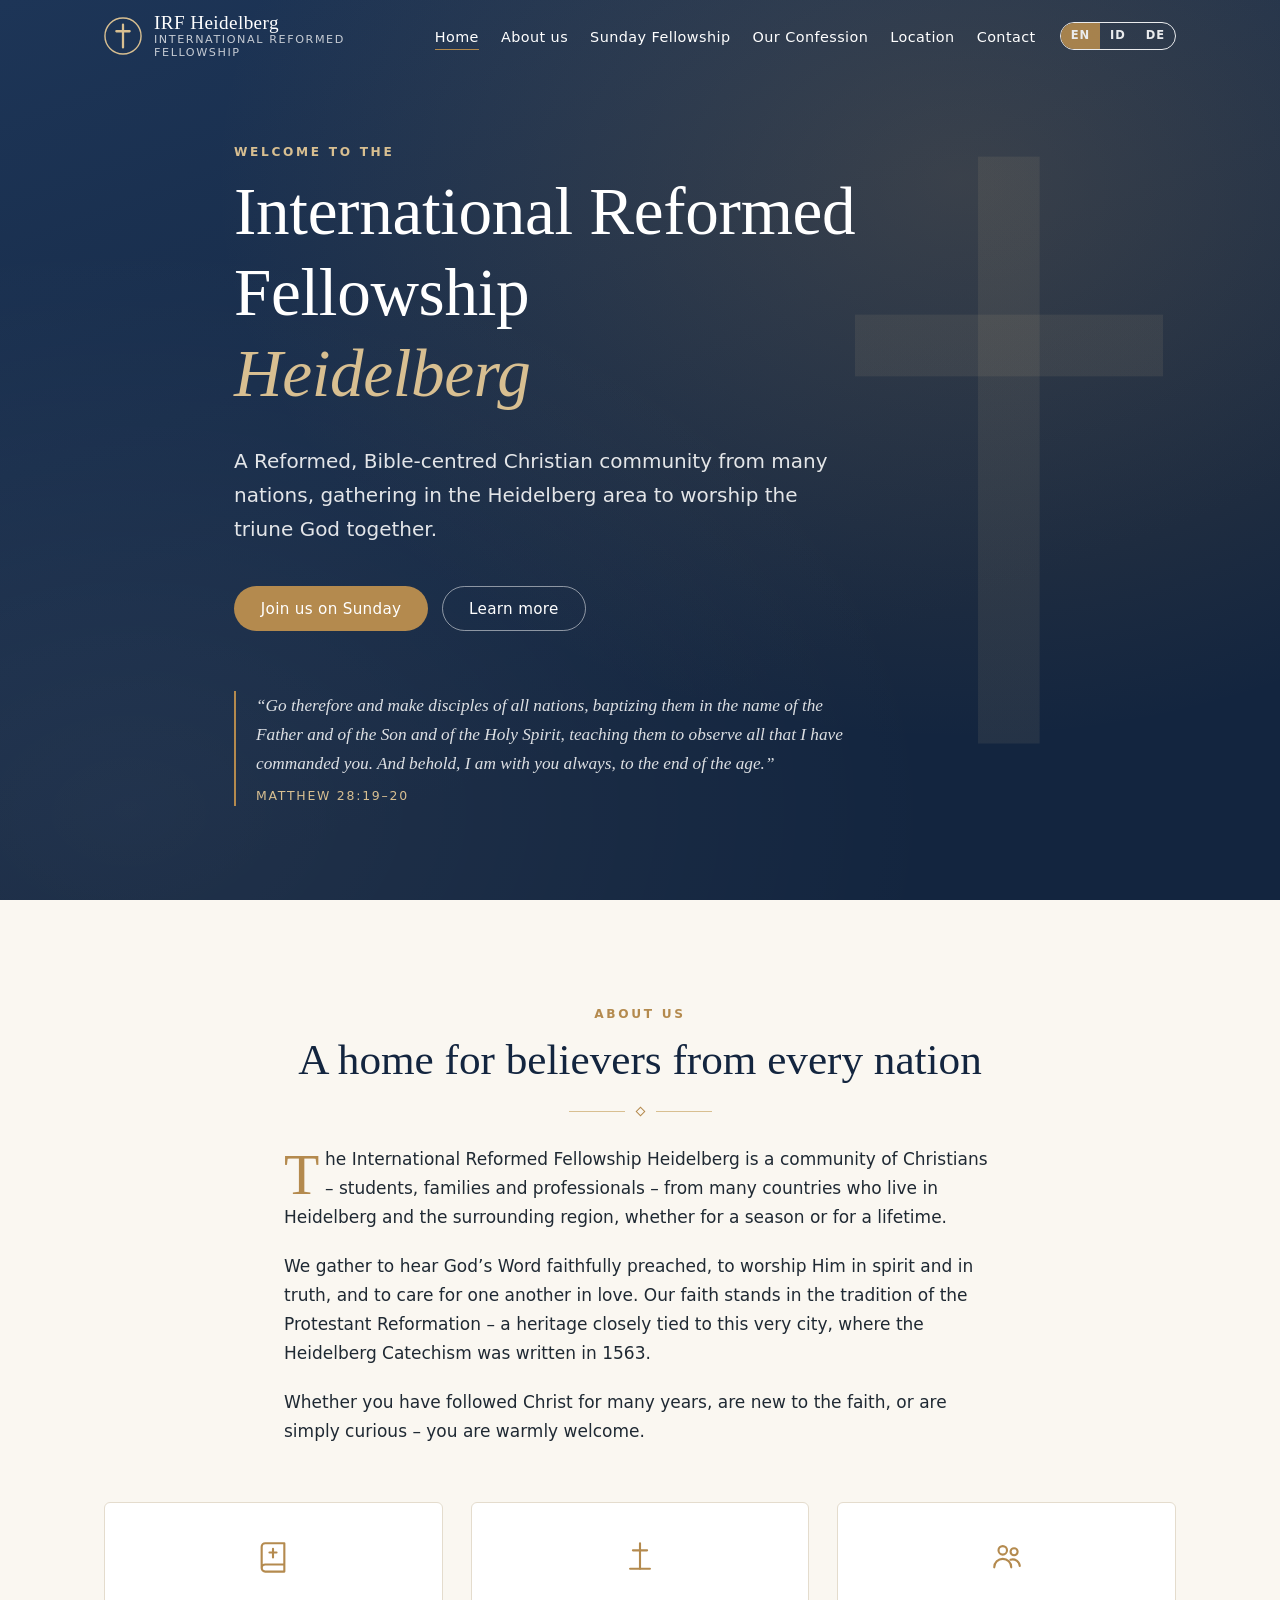
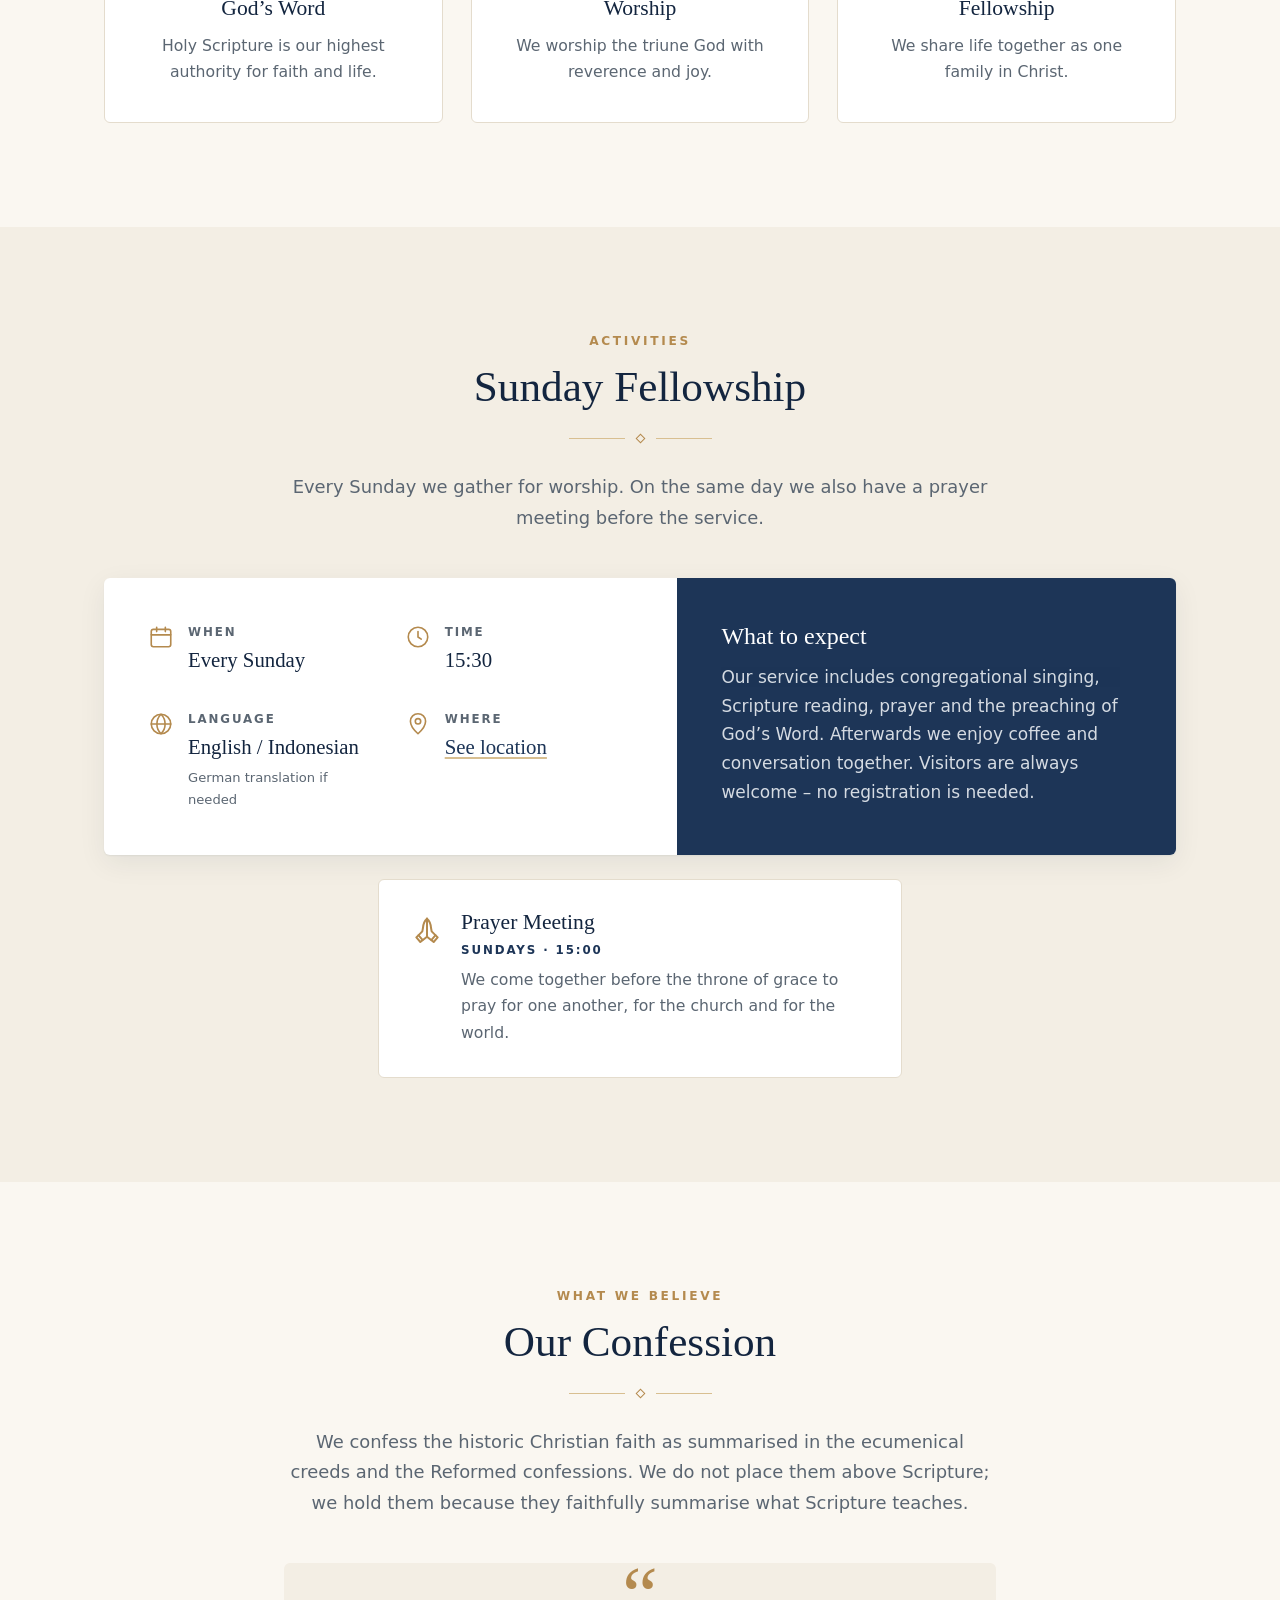
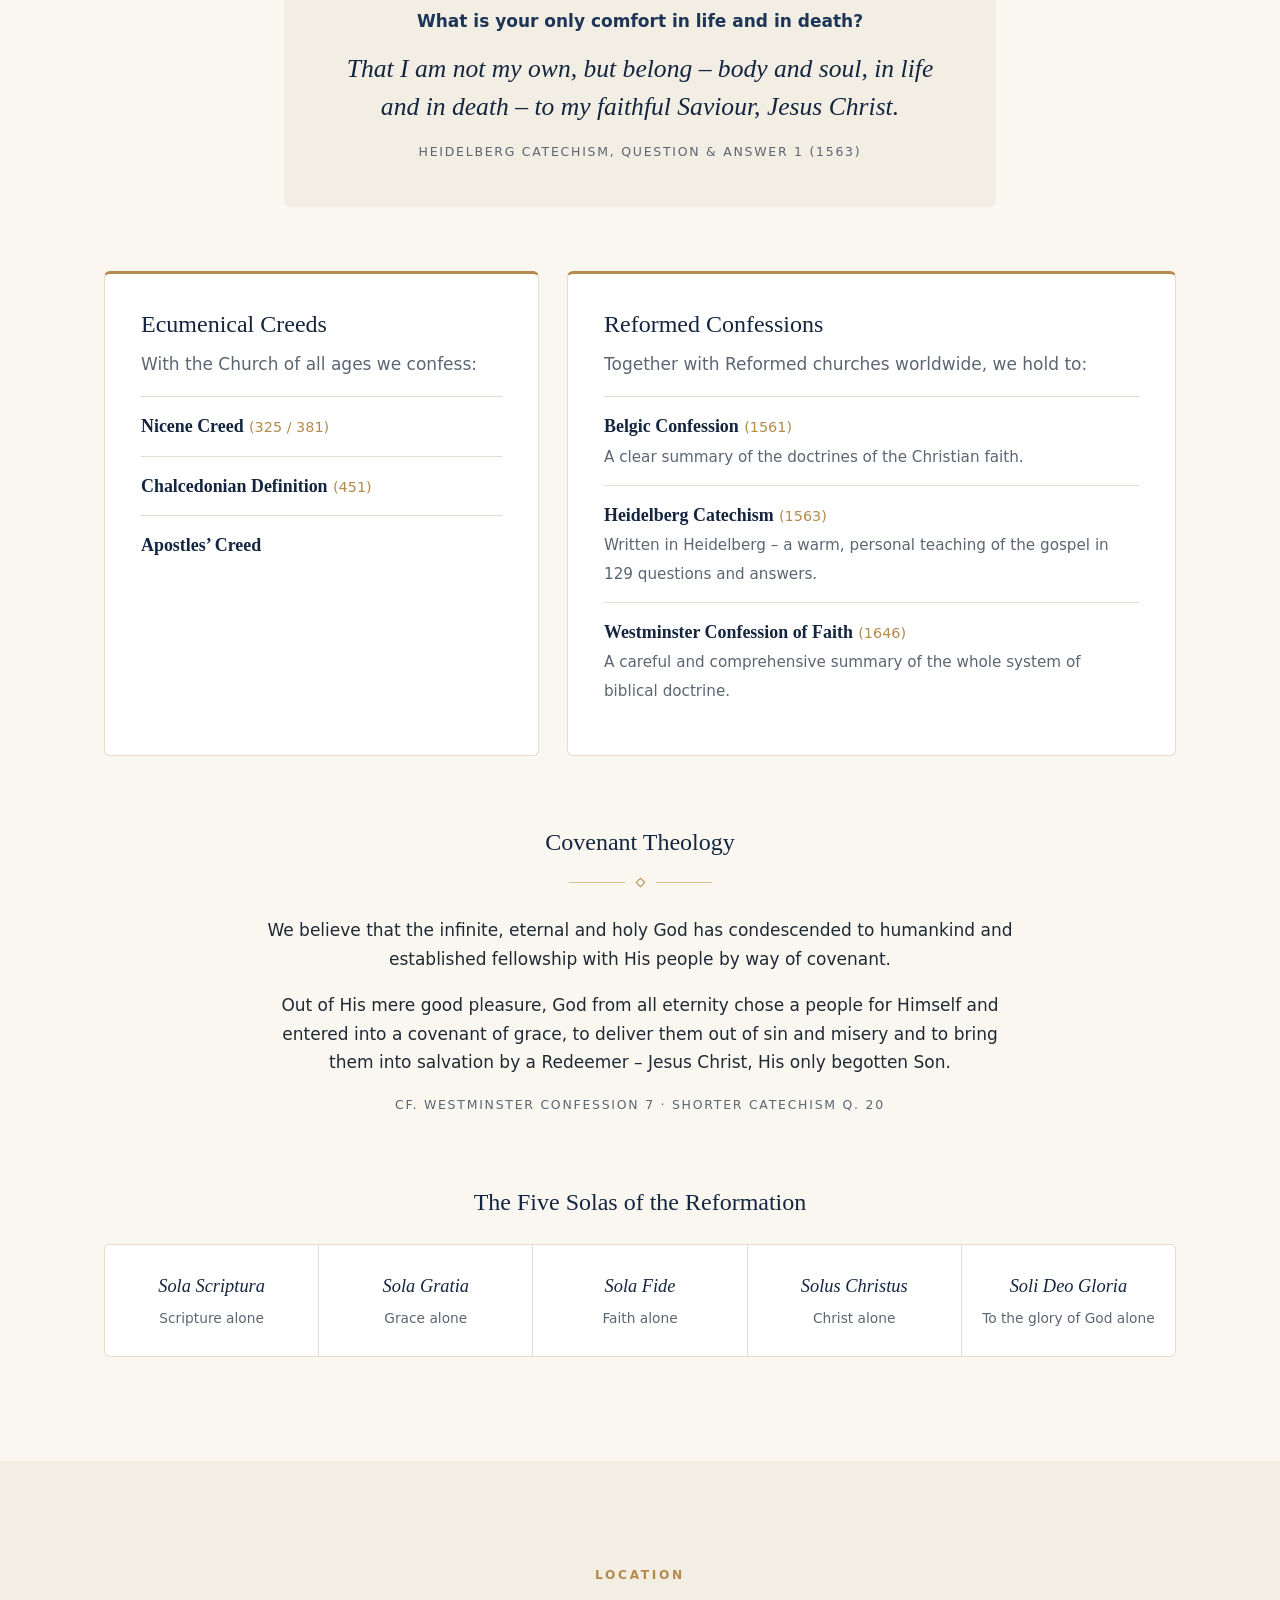
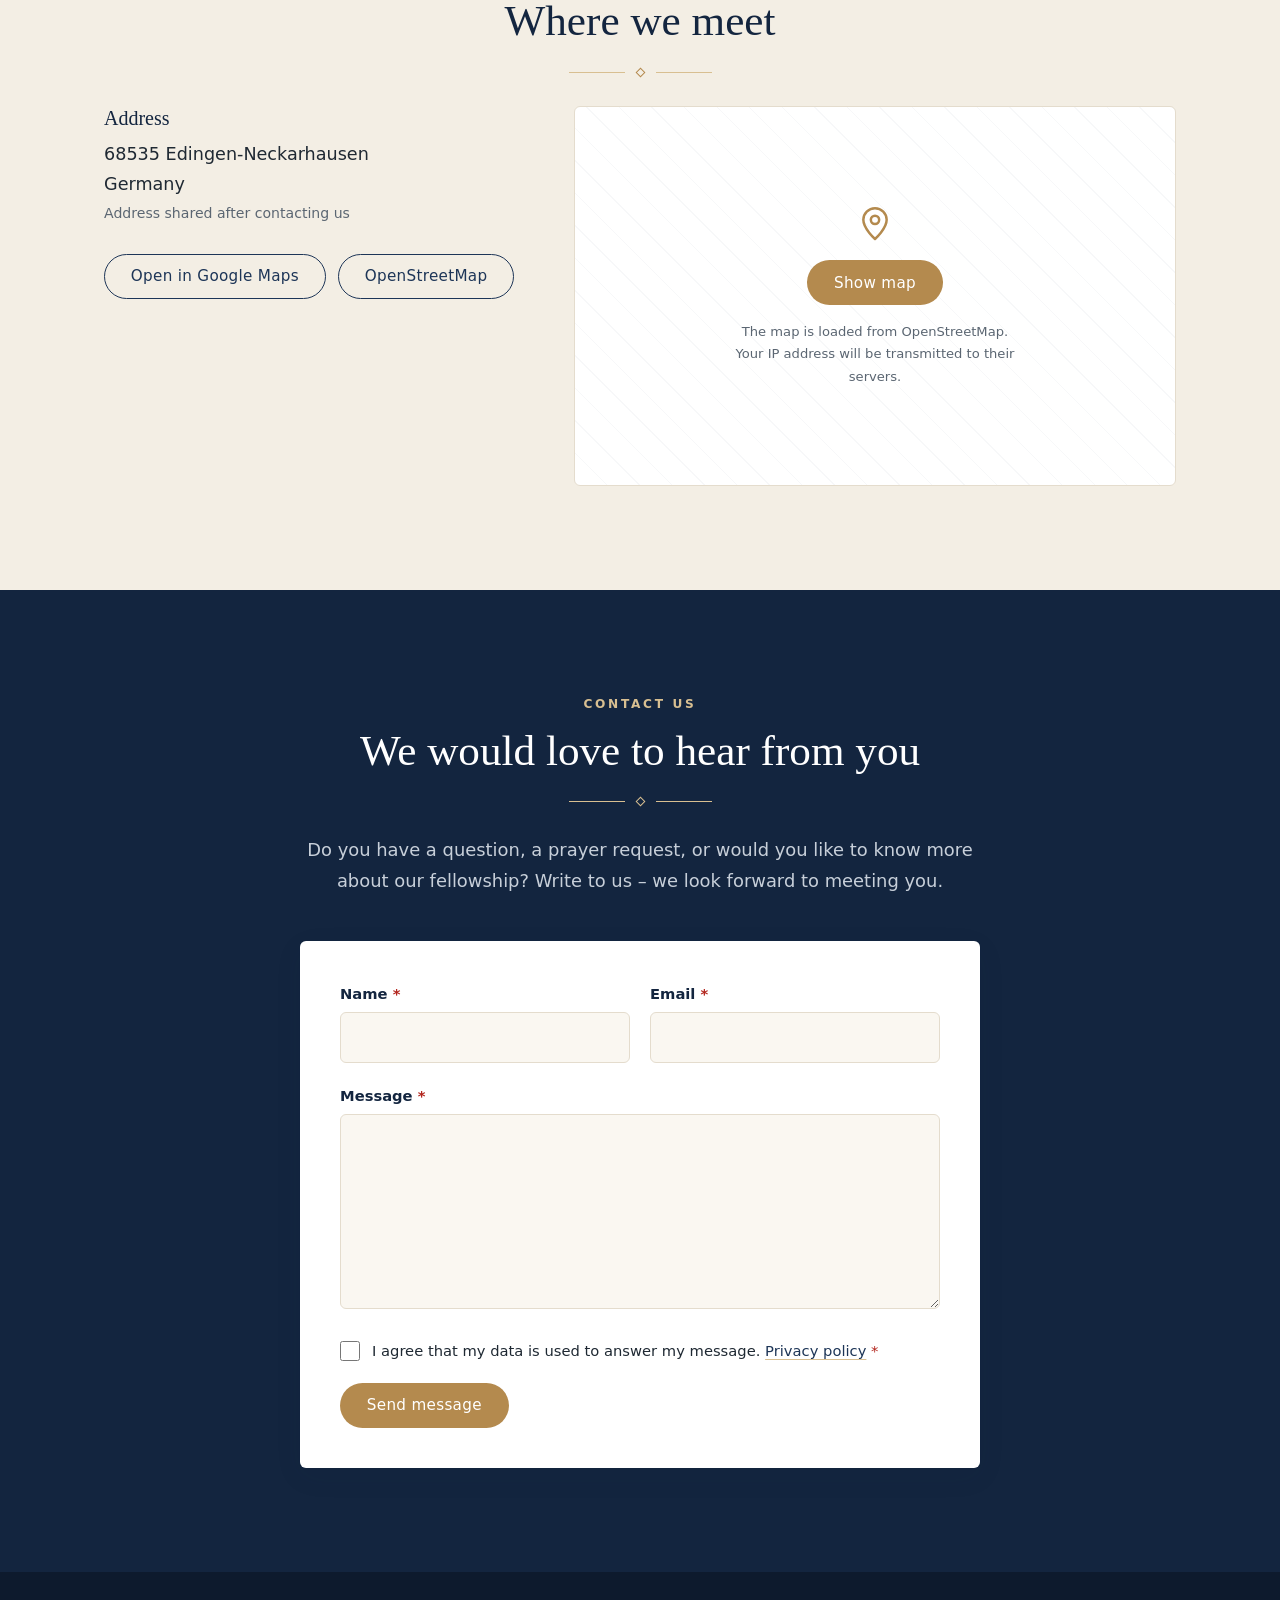
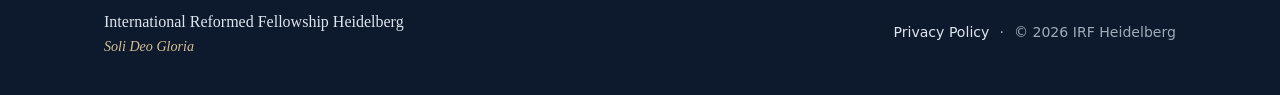
==== index.html @ fe6e139f "Rename Sunday Service to Sunday Fellowship (English) Co-Authored-By: Claude Sonnet 5.5 <noreply@anth" ====
<!doctype html>
<html lang="en" data-static-lang="en">
<head>
  <meta charset="utf-8">
  <meta name="viewport" content="width=device-width, initial-scale=1">
  <title>International Reformed Fellowship Heidelberg – Reformed Church Service in English &amp; Indonesian</title>
  <meta name="description" content="International Reformed Fellowship Heidelberg – a Reformed, Bible-centred Christian community from many nations, holding to the Belgic Confession, the Heidelberg Catechism, the Westminster Confession of Faith and covenant theology. Sunday worship and prayer meeting in the Heidelberg area, Germany.">
  <meta property="og:title" content="International Reformed Fellowship Heidelberg">
  <meta property="og:description" content="A Reformed Christian community from many nations, gathering every Sunday in the Heidelberg area.">
  <meta property="og:url" content="https://www.irf-heidelberg.org/">
  <meta property="og:type" content="website">
  <meta property="og:site_name" content="IRF Heidelberg">
  <meta property="og:locale" content="en_GB">
  <meta property="og:locale:alternate" content="id_ID">
  <meta property="og:locale:alternate" content="de_DE">
  <meta name="twitter:card" content="summary">
  <link rel="canonical" href="https://www.irf-heidelberg.org/">
  <link rel="alternate" hreflang="en" href="https://www.irf-heidelberg.org/">
  <link rel="alternate" hreflang="id" href="https://www.irf-heidelberg.org/id/">
  <link rel="alternate" hreflang="de" href="https://www.irf-heidelberg.org/de/">
  <link rel="alternate" hreflang="x-default" href="https://www.irf-heidelberg.org/">
  <script type="application/ld+json">
  {
    "@context": "https://schema.org",
    "@graph": [
      {
        "@type": "Organization",
        "@id": "https://www.irf-heidelberg.org/#organization",
        "name": "International Reformed Fellowship Heidelberg",
        "alternateName": "IRF Heidelberg",
        "url": "https://www.irf-heidelberg.org/",
        "description": "A Reformed, Bible-centred Christian community from many nations, gathering in the Heidelberg area.",
        "knowsLanguage": ["en", "id", "de"],
        "areaServed": "Heidelberg, Germany"
      },
      {
        "@type": "Event",
        "name": "Sunday Fellowship",
        "description": "Reformed worship service in English and Indonesian, with German translation if needed. Visitors are welcome.",
        "organizer": { "@id": "https://www.irf-heidelberg.org/#organization" },
        "eventSchedule": {
          "@type": "Schedule",
          "byDay": "https://schema.org/Sunday",
          "startTime": "15:30",
          "repeatFrequency": "P1W",
          "scheduleTimezone": "Europe/Berlin"
        },
        "inLanguage": ["en", "id"],
        "eventAttendanceMode": "https://schema.org/OfflineEventAttendanceMode",
        "location": {
          "@type": "Place",
          "name": "Heidelberg area",
          "address": { "@type": "PostalAddress", "addressLocality": "Heidelberg", "addressCountry": "DE" }
        }
      }
    ]
  }
  </script>
  <link rel="icon" href="favicon.svg" type="image/svg+xml">
  <link rel="stylesheet" href="css/styles.css?v=cd4f71657c">
</head>
<body>

  <header class="site-header" id="top">
    <div class="container header-inner">
      <a class="brand" href="#home" aria-label="IRF Heidelberg – Home">
        <svg class="brand-mark" viewBox="0 0 40 40" aria-hidden="true">
          <circle cx="20" cy="20" r="19" fill="none" stroke="currentColor" stroke-width="1.5"/>
          <path d="M20 8v24M13 15h14" stroke="currentColor" stroke-width="2.4" stroke-linecap="round"/>
        </svg>
        <span class="brand-text">
          <span class="brand-name">IRF Heidelberg</span>
          <span class="brand-sub">International Reformed Fellowship</span>
        </span>
      </a>

      <nav class="main-nav" id="main-nav" aria-label="Main">
        <ul>
          <li><a href="#home" data-i18n="nav.home">Home</a></li>
          <li><a href="#news" data-i18n="nav.news">News</a></li>
          <li><a href="#about" data-i18n="nav.about">About us</a></li>
          <li><a href="#worship" data-i18n="nav.worship">Sunday Fellowship</a></li>
          <li><a href="#confession" data-i18n="nav.confession">Our Confession</a></li>
          <li><a href="#location" data-i18n="nav.location">Location</a></li>
          <li><a href="#contact" data-i18n="nav.contact">Contact</a></li>
        </ul>
      </nav>

      <div class="header-tools">
        <div class="lang-switch" role="group" aria-label="Language">
          <a href="/" hreflang="en" lang="en" data-lang="en" aria-current="true">EN</a>
          <a href="/id/" hreflang="id" lang="id" data-lang="id">ID</a>
          <a href="/de/" hreflang="de" lang="de" data-lang="de">DE</a>
        </div>
        <button class="nav-toggle" type="button" aria-controls="main-nav" aria-expanded="false" aria-label="Menu">
          <span></span><span></span><span></span>
        </button>
      </div>
    </div>
  </header>

  <main>

    <!-- ============ HOME ============ -->
    <section class="hero" id="home">
      <div class="container hero-inner">
        <p class="eyebrow eyebrow-light" data-i18n="hero.eyebrow">Welcome to the</p>
        <h1 class="hero-title">International Reformed Fellowship<span>Heidelberg</span></h1>
        <p class="hero-tagline" data-i18n="hero.tagline">A Reformed, Bible-centred Christian community from many nations, gathering in the Heidelberg area to worship the triune God together.</p>
        <div class="hero-actions">
          <a class="btn btn-gold" href="#worship" data-i18n="hero.cta1">Join us on Sunday</a>
          <a class="btn btn-ghost" href="#about" data-i18n="hero.cta2">Learn more</a>
        </div>
        <figure class="hero-verse">
          <blockquote data-i18n="hero.verse">“Go therefore and make disciples of all nations, baptizing them in the name of the Father and of the Son and of the Holy Spirit, teaching them to observe all that I have commanded you. And behold, I am with you always, to the end of the age.”</blockquote>
          <figcaption data-i18n="hero.verseRef">Matthew 28:19–20</figcaption>
        </figure>
      </div>
    </section>

    <!-- ============ NEWS ============
         The announcements and the breaking-news pop-up are edited in js/news.js.
         The section is hidden by js/main.js while there is nothing to show. -->

    <section class="section section-tint" id="news">
      <div class="container narrow center">
        <p class="eyebrow" data-i18n="news.eyebrow">News</p>
        <h2 class="section-title" data-i18n="news.title">Announcements</h2>
        <div class="divider" aria-hidden="true"><span></span></div>
      </div>
      <div class="container">
        <ul class="news-list" id="news-list"></ul>
      </div>
    </section>

    <!-- ============ ABOUT ============ -->
    <section class="section" id="about">
      <div class="container narrow center">
        <p class="eyebrow" data-i18n="about.eyebrow">About us</p>
        <h2 class="section-title" data-i18n="about.title">A home for believers from every nation</h2>
        <div class="divider" aria-hidden="true"><span></span></div>
      </div>
      <div class="container narrow prose">
        <p data-i18n="about.p1">The International Reformed Fellowship Heidelberg is a community of Christians – students, families and professionals – from many countries who live in Heidelberg and the surrounding region, whether for a season or for a lifetime.</p>
        <p data-i18n="about.p2">We gather to hear God’s Word faithfully preached, to worship Him in spirit and in truth, and to care for one another in love. Our faith stands in the tradition of the Protestant Reformation – a heritage closely tied to this very city, where the Heidelberg Catechism was written in 1563.</p>
        <p data-i18n="about.p3">Whether you have followed Christ for many years, are new to the faith, or are simply curious – you are warmly welcome.</p>
      </div>
      <div class="container">
        <div class="values">
          <article class="value">
            <svg class="icon" viewBox="0 0 24 24" aria-hidden="true"><path d="M4 5.5A2.5 2.5 0 0 1 6.5 3H20v15H6.5A2.5 2.5 0 0 0 4 20.5zM4 20.5A2.5 2.5 0 0 0 6.5 23H20v-5"/><path d="M12 7v6M9.5 9.5h5"/></svg>
            <h3 data-i18n="about.v1.title">God’s Word</h3>
            <p data-i18n="about.v1.text">Holy Scripture is our highest authority for faith and life.</p>
          </article>
          <article class="value">
            <svg class="icon" viewBox="0 0 24 24" aria-hidden="true"><path d="M12 3v18M7 8h10"/><path d="M5 21h14"/></svg>
            <h3 data-i18n="about.v2.title">Worship</h3>
            <p data-i18n="about.v2.text">We worship the triune God with reverence and joy.</p>
          </article>
          <article class="value">
            <svg class="icon" viewBox="0 0 24 24" aria-hidden="true"><circle cx="9" cy="8" r="3"/><circle cx="17" cy="9" r="2.5"/><path d="M3 20c0-3.3 2.7-6 6-6s6 2.7 6 6M14.5 14.6A5 5 0 0 1 21 19"/></svg>
            <h3 data-i18n="about.v3.title">Fellowship</h3>
            <p data-i18n="about.v3.text">We share life together as one family in Christ.</p>
          </article>
        </div>
      </div>
    </section>

    <!-- ============ ACTIVITIES: SUNDAY FELLOWSHIP ============ -->
    <section class="section section-tint" id="worship">
      <div class="container narrow center">
        <p class="eyebrow" data-i18n="worship.eyebrow">Activities</p>
        <h2 class="section-title" data-i18n="worship.title">Sunday Fellowship</h2>
        <div class="divider" aria-hidden="true"><span></span></div>
        <p class="lead" data-i18n="worship.intro">Every Sunday we gather for worship. On the same day we also have a prayer meeting before the service.</p>
      </div>
      <div class="container">
        <div class="service-card">
          <dl class="service-facts">
            <div>
              <svg class="icon" viewBox="0 0 24 24" aria-hidden="true"><rect x="3" y="5" width="18" height="16" rx="2"/><path d="M3 10h18M8 3v4M16 3v4"/></svg>
              <dt data-i18n="worship.dayLabel">When</dt>
              <dd data-i18n="worship.dayValue">Every Sunday</dd>
            </div>
            <div>
              <svg class="icon" viewBox="0 0 24 24" aria-hidden="true"><circle cx="12" cy="12" r="9"/><path d="M12 7v5l3 2"/></svg>
              <dt data-i18n="worship.timeLabel">Time</dt>
              
              <dd>15:30</dd>
            </div>
            <div>
              <svg class="icon" viewBox="0 0 24 24" aria-hidden="true"><circle cx="12" cy="12" r="9"/><path d="M3 12h18M12 3c2.5 2.5 3.8 5.5 3.8 9s-1.3 6.5-3.8 9c-2.5-2.5-3.8-5.5-3.8-9S9.5 5.5 12 3z"/></svg>
              <dt data-i18n="worship.langLabel">Language</dt>
              <dd><span data-i18n="worship.langValue">English / Indonesian</span><small class="fact-note" data-i18n="worship.langNote">German translation if needed</small></dd>
            </div>
            <div>
              <svg class="icon" viewBox="0 0 24 24" aria-hidden="true"><path d="M12 21s-7-6.2-7-11.5A7 7 0 0 1 19 9.5C19 14.8 12 21 12 21z"/><circle cx="12" cy="9.5" r="2.5"/></svg>
              <dt data-i18n="worship.placeLabel">Where</dt>
              <dd><a href="#location" data-i18n="worship.placeValue">See location</a></dd>
            </div>
          </dl>
          <div class="service-expect">
            <h3 data-i18n="worship.expectTitle">What to expect</h3>
            <p data-i18n="worship.expectText">Our service includes congregational singing, Scripture reading, prayer and the preaching of God’s Word. Afterwards we enjoy coffee and conversation together. Visitors are always welcome – no registration is needed.</p>
          </div>
        </div>

        <div class="activities">
          <!-- Sunday School hidden for now; restore this card to show it again
          <article class="activity">
            <svg class="icon" viewBox="0 0 24 24" aria-hidden="true"><circle cx="8" cy="6" r="2.5"/><circle cx="16.5" cy="8.5" r="2"/><path d="M4 20v-4.5A4 4 0 0 1 8 11.5a4 4 0 0 1 4 4V20M13.5 20v-3a3 3 0 0 1 6 0v3"/></svg>
            <h3 data-i18n="worship.schoolTitle">Sunday School</h3>
            <p class="activity-meta" data-i18n="worship.schoolMeta">For children under 12</p>
            <p data-i18n="worship.schoolText">During the service, children under 12 learn the stories and truths of the Bible in classes suited to their age.</p>
          </article>
          -->
          <article class="activity">
            <svg class="icon" viewBox="0 0 24 24" aria-hidden="true"><path d="M12 3.5v13.5"/><path d="M12 3.5c-1.6 1.3-2.8 4-3 6.8L8.5 13 4 17.5 7 21l5-4"/><path d="M12 3.5c1.6 1.3 2.8 4 3 6.8l.5 2.7 4.5 4.5L17 21l-5-4"/><path d="M5.6 15.9 8.6 19.4M18.4 15.9l-3 3.5"/></svg>
            <h3 data-i18n="worship.prayerTitle">Prayer Meeting</h3>
            <p class="activity-meta" data-i18n="worship.prayerMeta">Sundays · 15:00</p>
            <p data-i18n="worship.prayerText">We come together before the throne of grace to pray for one another, for the church and for the world.</p>
          </article>
        </div>
      </div>
    </section>

    <!-- ============ GALLERY (enable later) ============
         When photos are available, put them in /images/gallery/,
         uncomment this section and add a nav link: <a href="#gallery" data-i18n="nav.gallery">Gallery</a>
    <section class="section" id="gallery">
      <div class="container narrow center">
        <p class="eyebrow" data-i18n="gallery.eyebrow">Gallery</p>
        <h2 class="section-title" data-i18n="gallery.title">Moments of fellowship</h2>
        <div class="divider" aria-hidden="true"><span></span></div>
      </div>
      <div class="container">
        <div class="gallery">
          <img src="images/gallery/01.jpg" alt="" loading="lazy">
          <img src="images/gallery/02.jpg" alt="" loading="lazy">
          <img src="images/gallery/03.jpg" alt="" loading="lazy">
        </div>
      </div>
    </section>
    -->

    <!-- ============ CONFESSION ============ -->
    <section class="section" id="confession">
      <div class="container narrow center">
        <p class="eyebrow" data-i18n="confession.eyebrow">What we believe</p>
        <h2 class="section-title" data-i18n="confession.title">Our Confession</h2>
        <div class="divider" aria-hidden="true"><span></span></div>
        <p class="lead" data-i18n="confession.intro">We confess the historic Christian faith as summarised in the ecumenical creeds and the Reformed confessions. We do not place them above Scripture; we hold them because they faithfully summarise what Scripture teaches.</p>
      </div>

      <div class="container narrow">
        <figure class="catechism-quote">
          <p class="q" data-i18n="confession.quoteQ">What is your only comfort in life and in death?</p>
          <blockquote data-i18n="confession.quoteA">That I am not my own, but belong – body and soul, in life and in death – to my faithful Saviour, Jesus Christ.</blockquote>
          <figcaption data-i18n="confession.quoteSrc">Heidelberg Catechism, Question &amp; Answer 1 (1563)</figcaption>
        </figure>
      </div>

      <div class="container">
        <div class="confession-grid">
          <article class="confession-block">
            <h3 data-i18n="confession.creedsTitle">Ecumenical Creeds</h3>
            <p data-i18n="confession.creedsText">With the Church of all ages we confess:</p>
            <ul class="doc-list">
              <li><strong data-i18n="confession.nicene">Nicene Creed</strong> <span>(325 / 381)</span></li>
              <li><strong data-i18n="confession.chalcedon">Chalcedonian Definition</strong> <span>(451)</span></li>
              <li><strong data-i18n="confession.apostles">Apostles’ Creed</strong></li>
            </ul>
          </article>
          <article class="confession-block">
            <h3 data-i18n="confession.reformedTitle">Reformed Confessions</h3>
            <p data-i18n="confession.formsText">Together with Reformed churches worldwide, we hold to:</p>
            <ul class="doc-list">
              <li><strong data-i18n="confession.belgic">Belgic Confession</strong> <span>(1561)</span><br><em data-i18n="confession.belgicText">A clear summary of the doctrines of the Christian faith.</em></li>
              <li><strong data-i18n="confession.heidelberg">Heidelberg Catechism</strong> <span>(1563)</span><br><em data-i18n="confession.heidelbergText">Written in Heidelberg – a warm, personal teaching of the gospel in 129 questions and answers.</em></li>
              <li><strong data-i18n="confession.wcf">Westminster Confession of Faith</strong> <span>(1646)</span><br><em data-i18n="confession.wcfText">A careful and comprehensive summary of the whole system of biblical doctrine.</em></li>
            </ul>
          </article>
        </div>

        <figure class="covenant">
          <h3 data-i18n="confession.covenantTitle">Covenant Theology</h3>
          <div class="divider" aria-hidden="true"><span></span></div>
          <p data-i18n="confession.covenantP1">We believe that the infinite, eternal and holy God has condescended to humankind and established fellowship with His people by way of covenant.</p>
          <p data-i18n="confession.covenantP2">Out of His mere good pleasure, God from all eternity chose a people for Himself and entered into a covenant of grace, to deliver them out of sin and misery and to bring them into salvation by a Redeemer – Jesus Christ, His only begotten Son.</p>
          <figcaption data-i18n="confession.covenantSrc">cf. Westminster Confession 7 · Shorter Catechism Q. 20</figcaption>
        </figure>

        <h3 class="solas-title" data-i18n="confession.solasTitle">The Five Solas of the Reformation</h3>
        <ul class="solas">
          <li><span class="latin">Sola Scriptura</span><span data-i18n="confession.sola1">Scripture alone</span></li>
          <li><span class="latin">Sola Gratia</span><span data-i18n="confession.sola2">Grace alone</span></li>
          <li><span class="latin">Sola Fide</span><span data-i18n="confession.sola3">Faith alone</span></li>
          <li><span class="latin">Solus Christus</span><span data-i18n="confession.sola4">Christ alone</span></li>
          <li><span class="latin">Soli Deo Gloria</span><span data-i18n="confession.sola5">To the glory of God alone</span></li>
        </ul>
      </div>
    </section>

    <!-- ============ LOCATION ============ -->
    <section class="section section-tint" id="location">
      <div class="container narrow center">
        <p class="eyebrow" data-i18n="location.eyebrow">Location</p>
        <h2 class="section-title" data-i18n="location.title">Where we meet</h2>
        <div class="divider" aria-hidden="true"><span></span></div>
      </div>
      <div class="container">
        <div class="location-grid">
          <div class="location-info">
            <h3 data-i18n="location.addressLabel">Address</h3>
            <address>
              68535 Edingen-Neckarhausen<br>
              <span data-i18n="location.country">Germany</span>
              <small class="address-note" data-i18n="location.addressNote">Address shared after contacting us</small>
            </address>
            <div class="map-links">
              <a class="btn btn-outline" target="_blank" rel="noopener" href="https://www.google.com/maps/search/?api=1&amp;query=68535%20Edingen-Neckarhausen" data-i18n="location.googleMaps">Open in Google Maps</a>
              <a class="btn btn-outline" target="_blank" rel="noopener" href="https://www.openstreetmap.org/?mlat=49.4650&amp;mlon=8.5950#map=14/49.4650/8.5950">OpenStreetMap</a>
            </div>
          </div>
          <!-- Map is loaded only on click (GDPR friendly). -->
          <div class="map-frame" data-src="https://www.openstreetmap.org/export/embed.html?bbox=8.5650%2C49.4500%2C8.6250%2C49.4800&amp;layer=mapnik">
            <div class="map-consent">
              <svg class="icon icon-lg" viewBox="0 0 24 24" aria-hidden="true"><path d="M12 21s-7-6.2-7-11.5A7 7 0 0 1 19 9.5C19 14.8 12 21 12 21z"/><circle cx="12" cy="9.5" r="2.5"/></svg>
              <button type="button" class="btn btn-gold map-load" data-i18n="location.showMap">Show map</button>
              <p class="small" data-i18n="location.mapNotice">The map is loaded from OpenStreetMap. Your IP address will be transmitted to their servers.</p>
            </div>
          </div>
        </div>
      </div>
    </section>

    <!-- ============ CONTACT ============ -->
    <section class="section section-dark" id="contact">
      <div class="container narrow center">
        <p class="eyebrow eyebrow-light" data-i18n="contact.eyebrow">Contact us</p>
        <h2 class="section-title" data-i18n="contact.title">We would love to hear from you</h2>
        <div class="divider divider-light" aria-hidden="true"><span></span></div>
        <p class="lead" data-i18n="contact.text">Do you have a question, a prayer request, or would you like to know more about our fellowship? Write to us – we look forward to meeting you.</p>
        <!-- TODO: WhatsApp contact (Hendry). Put the number in the wa.me link in international format
             without "+" or spaces (e.g. 4915112345678), then remove the comment markers around this block.
        <p class="contact-email">
          <svg class="icon" viewBox="0 0 24 24" aria-hidden="true"><path d="M20 11.5A8.5 8.5 0 0 1 7.6 19L3 20.5l1.5-4.4A8.5 8.5 0 1 1 20 11.5z"/><path d="M9 8.5c0 3.5 3 6.5 6.5 6.5l1-1.5-2-1-1 1c-1-.5-2.5-2-3-3l1-1-1-2z"/></svg>
          <a href="https://wa.me/49XXXXXXXXXXX" target="_blank" rel="noopener"><span data-i18n="contact.whatsapp">WhatsApp</span>: Hendry</a>
        </p>
        -->
        <form class="contact-form" id="contact-form" novalidate>
          <div class="form-error-summary" id="form-error-summary" role="alert" hidden></div>

          <div class="form-row-2">
            <div class="field">
              <label for="field-name"><span data-i18n="contact.nameLabel">Name</span> <span class="req" aria-hidden="true">*</span></label>
              <input type="text" id="field-name" name="name" autocomplete="name" required aria-describedby="error-name">
              <p class="field-error" id="error-name"></p>
            </div>
            <div class="field">
              <label for="field-email"><span data-i18n="contact.emailLabel">Email</span> <span class="req" aria-hidden="true">*</span></label>
              <input type="email" id="field-email" name="email" autocomplete="email" required aria-describedby="error-email">
              <p class="field-error" id="error-email"></p>
            </div>
          </div>

          <div class="field">
            <label for="field-message"><span data-i18n="contact.messageLabel">Message</span> <span class="req" aria-hidden="true">*</span></label>
            <textarea id="field-message" name="message" rows="6" required aria-describedby="error-message"></textarea>
            <p class="field-error" id="error-message"></p>
          </div>

          <div class="field field-check">
            <input type="checkbox" id="field-consent" name="consent" required aria-describedby="error-consent">
            <label for="field-consent">
              <span data-i18n="contact.consentLabel">I agree that my data is used to answer my message.</span>
              <a href="legal.html#privacy" data-i18n="contact.privacyLink">Privacy policy</a>
              <span class="req" aria-hidden="true">*</span>
            </label>
            <p class="field-error" id="error-consent"></p>
          </div>

          <!-- Honeypot against spam bots: hidden from people and screen readers -->
          <div class="form-honeypot" aria-hidden="true">
            <label for="field-website">Website</label>
            <input type="text" id="field-website" name="website" tabindex="-1" autocomplete="off">
          </div>

          <button type="submit" class="btn btn-gold" data-i18n="contact.submit">Send message</button>

          <div class="form-status" id="form-status" role="status" tabindex="-1" hidden>
            <p class="form-status-title" id="form-status-title"></p>
            <p id="form-status-text"></p>
          </div>
        </form>
      </div>
    </section>

  </main>

  <footer class="site-footer">
    <div class="container footer-inner">
      <div>
        <p class="footer-name">International Reformed Fellowship Heidelberg</p>
        <p class="footer-motto">Soli Deo Gloria</p>
      </div>
      <p class="footer-links">
        <a href="legal.html" data-i18n="footer.legal">Privacy Policy</a>
        <span aria-hidden="true">·</span>
        <span>© <span class="year">2026</span> IRF Heidelberg</span>
      </p>
    </div>
  </footer>

  <!-- Breaking news pop-up (filled from js/news.js) -->
  <dialog class="notice-dialog" id="notice-dialog" aria-labelledby="notice-title">
    <div class="notice-head">
      <p class="eyebrow eyebrow-light" data-i18n="notice.label">Important notice</p>
      <h2 id="notice-title"></h2>
    </div>
    <div class="notice-body">
      <p id="notice-text"></p>
      <form method="dialog">
        <button class="btn btn-gold" type="submit" data-i18n="notice.close">OK, got it</button>
      </form>
    </div>
  </dialog>

  <script src="js/i18n.js?v=62c9124605"></script>
  <script src="js/news.js?v=6b4a2ca360"></script>
  <script src="js/main.js?v=1b52e96c21"></script>
</body>
</html>
---- css/styles.css ----
/* =========================================================
   IRF Heidelberg – stylesheet
   Fonts are system fonts on purpose: no requests to Google
   Fonts or other third parties (GDPR friendly).
   ========================================================= */

:root {
  --ivory: #faf7f1;
  --paper: #ffffff;
  --tint: #f3eee4;
  --ink: #1f2933;
  --muted: #5b6672;
  --navy: #1d3557;
  --navy-deep: #13253f;
  --gold: #b48a4e;
  --gold-soft: #d8bf91;
  --line: #e4dccd;

  --serif: "Iowan Old Style", "Palatino Linotype", Palatino, "Book Antiqua", Georgia, "Times New Roman", serif;
  --sans: system-ui, -apple-system, "Segoe UI", Roboto, "Helvetica Neue", Arial, sans-serif;

  --radius: 6px;
  --header-h: 72px;
  --shadow: 0 1px 2px rgba(19, 37, 63, .06), 0 8px 28px rgba(19, 37, 63, .07);
}

*, *::before, *::after { box-sizing: border-box; }

html { scroll-behavior: smooth; scroll-padding-top: var(--header-h); }

body {
  margin: 0;
  background: var(--ivory);
  color: var(--ink);
  font-family: var(--sans);
  font-size: 1.0625rem;
  line-height: 1.7;
  -webkit-font-smoothing: antialiased;
}

img { max-width: 100%; display: block; }

a { color: var(--navy); text-decoration-color: var(--gold-soft); text-underline-offset: 3px; }
a:hover { color: var(--gold); }

h1, h2, h3 { font-family: var(--serif); font-weight: 500; line-height: 1.2; margin: 0 0 .5em; color: var(--navy-deep); }

.container { width: 100%; max-width: 1120px; margin: 0 auto; padding: 0 24px; }
.narrow { max-width: 760px; }
.center { text-align: center; }

.icon { width: 26px; height: 26px; fill: none; stroke: currentColor; stroke-width: 1.5; stroke-linecap: round; stroke-linejoin: round; }
.icon-lg { width: 40px; height: 40px; }

/* ---------- Buttons ---------- */
.btn {
  display: inline-block;
  padding: .8em 1.7em;
  border-radius: 999px;
  border: 1px solid transparent;
  font: 500 .95rem/1.2 var(--sans);
  letter-spacing: .02em;
  text-decoration: none;
  cursor: pointer;
  transition: background .2s, color .2s, border-color .2s, transform .2s;
}
.btn:hover { transform: translateY(-1px); }
.btn-gold { background: var(--gold); color: #fff; }
.btn-gold:hover { background: #9f7740; color: #fff; }
.btn-ghost { border-color: rgba(255, 255, 255, .5); color: #fff; }
.btn-ghost:hover { border-color: #fff; background: rgba(255, 255, 255, .08); color: #fff; }
.btn-outline { border-color: var(--navy); color: var(--navy); background: transparent; }
.btn-outline:hover { background: var(--navy); color: #fff; }

/* ---------- Header ---------- */
.site-header {
  position: fixed;
  inset: 0 0 auto 0;
  z-index: 50;
  height: var(--header-h);
  color: #fff;
  transition: background .3s, box-shadow .3s, color .3s;
}
.site-header.scrolled,
.site-header.menu-open {
  background: rgba(250, 247, 241, .97);
  color: var(--navy-deep);
  box-shadow: 0 1px 0 var(--line);
  backdrop-filter: blur(8px);
}
.header-inner { height: 100%; display: flex; align-items: center; gap: 24px; }

.brand { display: flex; align-items: center; gap: 12px; color: inherit; text-decoration: none; }
.brand:hover { color: inherit; }
.brand-mark { width: 38px; height: 38px; color: var(--gold-soft); flex: none; }
.scrolled .brand-mark, .menu-open .brand-mark { color: var(--gold); }
.brand-text { display: flex; flex-direction: column; line-height: 1.15; }
.brand-name { font-family: var(--serif); font-size: 1.2rem; letter-spacing: .02em; white-space: nowrap; }
.brand-sub { font-size: .7rem; letter-spacing: .14em; text-transform: uppercase; opacity: .75; }

.main-nav { margin-left: auto; }
.main-nav ul { display: flex; gap: 22px; list-style: none; margin: 0; padding: 0; }
.main-nav a {
  color: inherit;
  text-decoration: none;
  font-size: .9rem;
  letter-spacing: .03em;
  padding: 4px 0;
  border-bottom: 1px solid transparent;
  transition: border-color .2s, color .2s;
}
.main-nav a:hover, .main-nav a.active { border-bottom-color: var(--gold); color: inherit; }
.main-nav li { white-space: nowrap; }

.header-tools { display: flex; align-items: center; gap: 14px; }

.lang-switch { display: flex; border: 1px solid currentColor; border-radius: 999px; overflow: hidden; opacity: .9; }
.lang-switch button,
.lang-switch a {
  background: none;
  border: 0;
  color: inherit;
  font: 600 .72rem/1 var(--sans);
  letter-spacing: .08em;
  padding: 7px 10px;
  cursor: pointer;
  text-decoration: none;
}
.lang-switch > * + * { border-left: 1px solid currentColor; }
.lang-switch button[aria-pressed="true"],
.lang-switch a[aria-current="true"] { background: var(--gold); color: #fff; }

.nav-toggle { display: none; background: none; border: 0; padding: 8px; cursor: pointer; color: inherit; }
.nav-toggle span { display: block; width: 22px; height: 1.5px; background: currentColor; margin: 5px 0; transition: transform .25s, opacity .25s; }
.menu-open .nav-toggle span:nth-child(1) { transform: translateY(6.5px) rotate(45deg); }
.menu-open .nav-toggle span:nth-child(2) { opacity: 0; }
.menu-open .nav-toggle span:nth-child(3) { transform: translateY(-6.5px) rotate(-45deg); }

/* ---------- Hero ---------- */
.hero {
  position: relative;
  min-height: 100vh;
  min-height: 100svh;
  display: flex;
  align-items: center;
  padding: calc(var(--header-h) + 48px) 0 72px;
  color: #fff;
  background:
    radial-gradient(ellipse at 75% 20%, rgba(180, 138, 78, .22), transparent 55%),
    radial-gradient(ellipse at 10% 90%, rgba(255, 255, 255, .06), transparent 50%),
    linear-gradient(160deg, var(--navy) 0%, var(--navy-deep) 70%);
  overflow: hidden;
}
/* Faint large cross in the background */
.hero::after {
  content: "";
  position: absolute;
  right: 4%;
  top: 50%;
  width: min(40vw, 440px);
  aspect-ratio: 3 / 4;
  transform: translateY(-50%);
  background:
    linear-gradient(rgba(216, 191, 145, .09), rgba(216, 191, 145, .09)) center / 14% 100% no-repeat,
    linear-gradient(rgba(216, 191, 145, .09), rgba(216, 191, 145, .09)) center 30% / 70% 10.5% no-repeat;
  pointer-events: none;
}
.hero-inner { position: relative; z-index: 1; max-width: 860px; }
.hero-title {
  font-size: clamp(2.3rem, 6vw, 4.2rem);
  color: #fff;
  letter-spacing: -.005em;
  margin-bottom: .45em;
}
.hero-title span { display: block; color: var(--gold-soft); font-style: italic; }
.hero-tagline { font-size: clamp(1.05rem, 2vw, 1.25rem); max-width: 620px; opacity: .88; margin: 0 0 2em; }
.hero-actions { display: flex; flex-wrap: wrap; gap: 14px; margin-bottom: 3.5em; }
.hero-verse { margin: 0; max-width: 620px; padding-left: 20px; border-left: 2px solid var(--gold); }
.hero-verse blockquote { margin: 0; font-family: var(--serif); font-style: italic; font-size: 1.08rem; opacity: .85; }
.hero-verse figcaption { margin-top: .5em; font-size: .78rem; letter-spacing: .14em; text-transform: uppercase; color: var(--gold-soft); }

/* ---------- Sections ---------- */
.section { padding: 104px 0; }
.section-tint { background: var(--tint); }
.section-dark { background: var(--navy-deep); color: #e9edf2; }
.section-dark .section-title { color: #fff; }

.eyebrow {
  margin: 0 0 .8em;
  font-size: .76rem;
  font-weight: 600;
  letter-spacing: .22em;
  text-transform: uppercase;
  color: var(--gold);
}
.eyebrow-light { color: var(--gold-soft); }

.section-title { font-size: clamp(1.9rem, 4vw, 2.7rem); }

.divider { display: flex; align-items: center; justify-content: center; gap: 12px; margin: 22px auto 30px; }
.divider::before, .divider::after { content: ""; width: 56px; height: 1px; background: var(--gold-soft); }
.divider span { width: 7px; height: 7px; transform: rotate(45deg); border: 1px solid var(--gold); }
.divider-light span { border-color: var(--gold-soft); }

.lead { font-size: 1.12rem; color: var(--muted); margin: 0 auto 2.5em; }
.section-dark .lead { color: #c7cfd9; }
.prose p { margin: 0 0 1.2em; }
.prose p:first-child::first-letter {
  float: left;
  font-family: var(--serif);
  font-size: 3.4em;
  line-height: .9;
  padding: .06em .1em 0 0;
  color: var(--gold);
}
.small { font-size: .82rem; color: var(--muted); }

/* ---------- About: values ---------- */
.values { display: grid; grid-template-columns: repeat(3, 1fr); gap: 28px; margin-top: 56px; }
.value {
  background: var(--paper);
  border: 1px solid var(--line);
  border-radius: var(--radius);
  padding: 36px 28px;
  text-align: center;
}
.value .icon { color: var(--gold); width: 34px; height: 34px; margin-bottom: 14px; }
.value h3 { font-size: 1.35rem; }
.value p { margin: 0; color: var(--muted); font-size: .98rem; }

/* ---------- Worship ---------- */
.service-card {
  background: var(--paper);
  border-radius: var(--radius);
  box-shadow: var(--shadow);
  overflow: hidden;
  display: grid;
  grid-template-columns: 1.15fr 1fr;
}
.service-facts { margin: 0; padding: 44px; display: grid; grid-template-columns: 1fr 1fr; gap: 32px 28px; }
.service-facts > div { display: grid; grid-template-columns: auto 1fr; column-gap: 14px; align-items: start; align-content: start; }
.service-facts .icon { grid-row: span 2; color: var(--gold); margin-top: 2px; }
.service-facts dt { font-size: .74rem; font-weight: 600; letter-spacing: .16em; text-transform: uppercase; color: var(--muted); }
.service-facts dd { margin: 0; font-family: var(--serif); font-size: 1.3rem; color: var(--navy-deep); }
.service-facts .fact-note { display: block; margin-top: 2px; font-family: var(--sans); font-size: .82rem; color: var(--muted); }
.service-expect { background: var(--navy); color: #e9edf2; padding: 44px; }
.service-expect h3 { color: #fff; font-size: 1.5rem; }
.service-expect p { margin: 0; opacity: .9; }

.activities { display: grid; grid-template-columns: 1fr 1fr; gap: 24px; margin-top: 24px; }
.activity {
  background: var(--paper);
  border: 1px solid var(--line);
  border-radius: var(--radius);
  padding: 30px 32px;
  display: grid;
  grid-template-columns: auto 1fr;
  column-gap: 18px;
}
.activity .icon { grid-row: span 3; color: var(--gold); width: 32px; height: 32px; margin-top: 4px; }
.activity h3 { font-size: 1.35rem; margin-bottom: .15em; }
.activity-meta { margin: 0 0 .6em; font-size: .74rem; font-weight: 600; letter-spacing: .16em; text-transform: uppercase; color: var(--navy); }
.activity p:last-child { margin: 0; color: var(--muted); font-size: .98rem; }
/* A single activity keeps the normal card width, centred */
.activity:only-child { grid-column: 1 / -1; justify-self: center; width: calc(50% - 12px); min-width: 380px; }

/* ---------- News ---------- */
.news-list { list-style: none; margin: 0 auto; padding: 0; max-width: 760px; display: grid; gap: 18px; }
.news-item {
  background: var(--paper);
  border: 1px solid var(--line);
  border-left: 3px solid var(--gold);
  border-radius: var(--radius);
  padding: 24px 28px;
}
.news-item.is-breaking { border-left-color: var(--navy); box-shadow: var(--shadow); }
.news-meta { margin: 0 0 .3em; font-size: .74rem; font-weight: 600; letter-spacing: .14em; text-transform: uppercase; color: var(--muted); }
.news-item.is-breaking .news-meta { color: var(--navy); }
.news-item h3 { font-size: 1.3rem; margin-bottom: .3em; }
.news-item p:last-child { margin: 0; white-space: pre-line; }

/* Breaking news pop-up */
.notice-dialog {
  width: min(520px, calc(100% - 32px));
  padding: 0;
  border: 0;
  border-radius: var(--radius);
  background: var(--paper);
  color: var(--ink);
  box-shadow: 0 24px 60px rgba(13, 26, 45, .35);
}
.notice-dialog::backdrop { background: rgba(13, 26, 45, .55); }
.notice-head {
  padding: 26px 32px 22px;
  color: #fff;
  background:
    radial-gradient(ellipse at 90% 0%, rgba(180, 138, 78, .25), transparent 60%),
    linear-gradient(160deg, var(--navy), var(--navy-deep));
}
.notice-head .eyebrow { margin-bottom: .5em; }
.notice-head h2 { color: #fff; font-size: 1.6rem; margin: 0; }
.notice-body { padding: 24px 32px 28px; }
.notice-body p { margin: 0 0 1.4em; white-space: pre-line; }
.notice-body .btn:focus-visible { outline: 2px solid var(--gold-soft); outline-offset: 3px; }

/* ---------- Gallery (for later) ---------- */
.gallery { display: grid; grid-template-columns: repeat(auto-fill, minmax(260px, 1fr)); gap: 16px; }
.gallery img { width: 100%; aspect-ratio: 4 / 3; object-fit: cover; border-radius: var(--radius); }

/* ---------- Confession ---------- */
.catechism-quote {
  margin: 0 0 64px;
  padding: 44px 48px;
  background: var(--tint);
  border-radius: var(--radius);
  text-align: center;
  position: relative;
}
.catechism-quote::before {
  content: "“";
  position: absolute;
  top: -8px;
  left: 50%;
  transform: translateX(-50%);
  font-family: var(--serif);
  font-size: 5rem;
  line-height: 1;
  color: var(--gold);
}
.catechism-quote .q { margin: 0 0 .8em; font-weight: 600; color: var(--navy); }
.catechism-quote blockquote { margin: 0; font-family: var(--serif); font-size: clamp(1.25rem, 2.6vw, 1.6rem); font-style: italic; line-height: 1.5; color: var(--navy-deep); }
.catechism-quote figcaption { margin-top: 1.2em; font-size: .78rem; letter-spacing: .14em; text-transform: uppercase; color: var(--muted); }

.confession-grid { display: grid; grid-template-columns: 1fr 1.4fr; gap: 28px; }
.confession-block { background: var(--paper); border: 1px solid var(--line); border-top: 3px solid var(--gold); border-radius: var(--radius); padding: 36px; }
.confession-block h3 { font-size: 1.5rem; }
.confession-block > p { color: var(--muted); margin: 0 0 1em; }
.doc-list { list-style: none; margin: 0; padding: 0; }
.doc-list li { padding: 14px 0; border-top: 1px solid var(--line); }
.doc-list strong { font-family: var(--serif); font-weight: 600; font-size: 1.12rem; color: var(--navy-deep); }
.doc-list span { color: var(--gold); font-size: .9rem; }
.doc-list em { font-style: normal; font-size: .95rem; color: var(--muted); }

.solas-title { text-align: center; font-size: 1.5rem; margin: 72px 0 28px; }
.solas { list-style: none; margin: 0; padding: 0; display: grid; grid-template-columns: repeat(5, 1fr); gap: 1px; background: var(--line); border: 1px solid var(--line); border-radius: var(--radius); overflow: hidden; }
.solas li { background: var(--paper); padding: 26px 14px; text-align: center; display: flex; flex-direction: column; gap: 4px; }
.solas .latin { font-family: var(--serif); font-style: italic; font-size: 1.15rem; color: var(--navy-deep); }
.solas li > span:last-child { font-size: .86rem; color: var(--muted); }

/* ---------- Location ---------- */
.location-grid { display: grid; grid-template-columns: 1fr 1.4fr; gap: 40px; align-items: stretch; }
.location-info h3 { font-size: 1.25rem; margin-top: 1.4em; }
.location-info h3:first-child { margin-top: 0; }
.location-info .address-note { display: block; margin: 2px 0 6px; font-family: var(--sans); font-size: .88rem; font-weight: 400; color: var(--muted); }
.location-info address { font-style: normal; font-size: 1.1rem; }
.location-info p { color: var(--muted); }
.map-links { display: flex; flex-wrap: wrap; gap: 12px; margin-top: 28px; }
.map-frame {
  min-height: 380px;
  border-radius: var(--radius);
  overflow: hidden;
  background:
    repeating-linear-gradient(45deg, transparent 0 22px, rgba(29, 53, 87, .035) 22px 23px),
    var(--paper);
  border: 1px solid var(--line);
  display: flex;
}
.map-frame iframe { width: 100%; border: 0; min-height: 380px; }
.map-consent { margin: auto; padding: 32px; max-width: 360px; text-align: center; display: flex; flex-direction: column; align-items: center; gap: 16px; }
.map-consent .icon { color: var(--gold); }
.map-consent p { margin: 0; }

/* ---------- Contact ---------- */
.contact-email { display: flex; align-items: center; justify-content: center; gap: 10px; font-family: var(--serif); font-size: clamp(1.3rem, 3vw, 1.7rem); margin: 0 0 1.4em; }
.contact-email .icon { color: var(--gold-soft); }
.contact-email a { color: #fff; text-decoration: none; border-bottom: 1px solid var(--gold); }
.contact-email a:hover { color: var(--gold-soft); }

/* ---------- Contact form ---------- */
.contact-form {
  max-width: 680px;
  margin: 0 auto;
  padding: clamp(22px, 4vw, 40px);
  background: var(--paper);
  color: var(--ink);
  border-radius: var(--radius);
  box-shadow: var(--shadow);
  text-align: left;
}
.form-row-2 { display: grid; grid-template-columns: 1fr 1fr; gap: 0 20px; }
.field { margin-bottom: 20px; }
.field label { display: block; margin-bottom: 6px; font-size: .92rem; font-weight: 600; color: var(--navy-deep); }
.req { color: #b3261e; }
.field input[type="text"], .field input[type="email"], .field select, .field textarea {
  width: 100%;
  min-height: 46px;
  padding: 10px 14px;
  border: 1.5px solid var(--line);
  border-radius: var(--radius);
  background: var(--ivory);
  color: var(--ink);
  font: inherit;
}
.field textarea { min-height: 150px; resize: vertical; }
.field input:hover, .field select:hover, .field textarea:hover { border-color: var(--gold-soft); }
.field input:focus, .field select:focus, .field textarea:focus {
  outline: none;
  border-color: var(--navy);
  background: #fff;
  box-shadow: 0 0 0 3px rgba(180, 138, 78, .35);
}
.field.has-error input, .field.has-error select, .field.has-error textarea { border-color: #b3261e; }
.field-error { margin: 6px 0 0; font-size: .88rem; font-weight: 500; color: #b3261e; }
.field-error:empty { display: none; }
.field-check { display: grid; grid-template-columns: auto minmax(0, 1fr); gap: 4px 12px; align-items: start; }
.field-check input { width: 20px; height: 20px; margin: 3px 0 0; accent-color: var(--navy); }
.field-check label { margin: 0; font-weight: 400; font-size: .92rem; color: var(--ink); }
.field-check .field-error { grid-column: 2; }
.form-error-summary { margin-bottom: 20px; padding: 12px 16px; border-left: 4px solid #b3261e; border-radius: var(--radius); background: #fbeeec; color: #b3261e; font-weight: 600; }
.form-status { margin-top: 22px; padding: 16px 18px; border: 1px solid var(--gold); border-left-width: 5px; border-radius: var(--radius); background: #fdf6e6; }
.form-status:focus { outline: 3px solid var(--gold); outline-offset: 2px; }
.form-status.is-success { border-color: #3a7d5a; background: #eaf5ee; }
.form-status.is-error { border-color: #b3261e; background: #fbeeec; }
.form-status-title { margin: 0 0 4px; font-weight: 700; color: var(--navy-deep); }
.form-status p:last-child { margin: 0; color: var(--ink); }
.contact-form .btn:disabled { opacity: .6; cursor: wait; }
/* Spam-bot trap, never visible */
.form-honeypot { position: absolute; left: -9999px; width: 1px; height: 1px; overflow: hidden; }

/* ---------- Footer ---------- */
.site-footer { background: #0d1a2d; color: #9fabb9; padding: 36px 0; font-size: .88rem; }
.footer-inner { display: flex; flex-wrap: wrap; align-items: center; justify-content: space-between; gap: 16px; }
.footer-inner p { margin: 0; }
.footer-name { color: #dfe5ec; font-family: var(--serif); font-size: 1rem; }
.footer-motto { font-family: var(--serif); font-style: italic; color: var(--gold-soft); }
.footer-links { display: flex; gap: 10px; flex-wrap: wrap; }
.site-footer a { color: #dfe5ec; text-decoration: none; }
.site-footer a:hover { color: var(--gold-soft); }

/* ---------- Legal page ---------- */
.legal-page .site-header { background: rgba(250, 247, 241, .97); color: var(--navy-deep); box-shadow: 0 1px 0 var(--line); }
.legal-page .brand-mark { color: var(--gold); }
.legal { padding: calc(var(--header-h) + 64px) 0 96px; }
.legal h1 { font-size: clamp(2rem, 4vw, 2.6rem); }
.legal h2 { font-size: 1.45rem; margin-top: 2em; }
.legal address { font-style: normal; }
.back-link { display: inline-block; margin-top: 2.5em; }

/* ---------- Covenant theology ---------- */
.covenant { max-width: 760px; margin: 72px auto 0; text-align: center; }
.covenant h3 { font-size: 1.5rem; }
.covenant p { margin: 0 0 1em; }
.covenant figcaption { font-size: .78rem; letter-spacing: .14em; text-transform: uppercase; color: var(--muted); }

/* ---------- Reveal on scroll ---------- */
.reveal { opacity: 0; transform: translateY(16px); transition: opacity .7s ease, transform .7s ease; }
.reveal.visible { opacity: 1; transform: none; }

@media (prefers-reduced-motion: reduce) {
  html { scroll-behavior: auto; }
  .reveal { opacity: 1; transform: none; transition: none; }
  .btn:hover { transform: none; }
}

/* ---------- Responsive ---------- */
@media (max-width: 1180px) {
  .main-nav {
    position: fixed;
    top: var(--header-h);
    left: 0;
    right: 0;
    background: var(--ivory);
    color: var(--navy-deep);
    border-bottom: 1px solid var(--line);
    box-shadow: 0 16px 30px rgba(19, 37, 63, .08);
    max-height: 0;
    overflow: hidden;
    transition: max-height .35s ease;
  }
  .menu-open .main-nav { max-height: 480px; }
  .main-nav ul { flex-direction: column; gap: 0; padding: 8px 24px 20px; }
  .main-nav li a { display: block; padding: 13px 0; border-bottom: 1px solid var(--line); font-size: 1rem; }
  .main-nav li:last-child a { border-bottom: 0; }
  .main-nav a.active { color: var(--gold); border-bottom-color: var(--line); }
  .header-tools { margin-left: auto; }
  .nav-toggle { display: block; }

  .service-card, .confession-grid, .location-grid { grid-template-columns: 1fr; }
  .activities { grid-template-columns: 1fr; }
  .activity:only-child { width: auto; min-width: 0; }
  .solas { grid-template-columns: repeat(2, 1fr); }
  .solas li:last-child { grid-column: span 2; }
}

@media (max-width: 680px) {
  :root { --header-h: 64px; }
  .container { padding: 0 16px; }
  .section { padding: 72px 0; }
  .brand-sub { display: none; }
  .values { grid-template-columns: 1fr; gap: 16px; margin-top: 40px; }
  .service-facts { grid-template-columns: 1fr; padding: 32px 24px; gap: 22px; }
  .service-expect { padding: 32px 24px; }
  .activity { padding: 26px 22px; }
  .form-row-2 { grid-template-columns: 1fr; }
  .news-item { padding: 22px; }
  .notice-head, .notice-body { padding-left: 22px; padding-right: 22px; }
  .catechism-quote { padding: 40px 22px 30px; }
  .confession-block { padding: 28px 22px; }
  .hero::after { opacity: .5; }
}
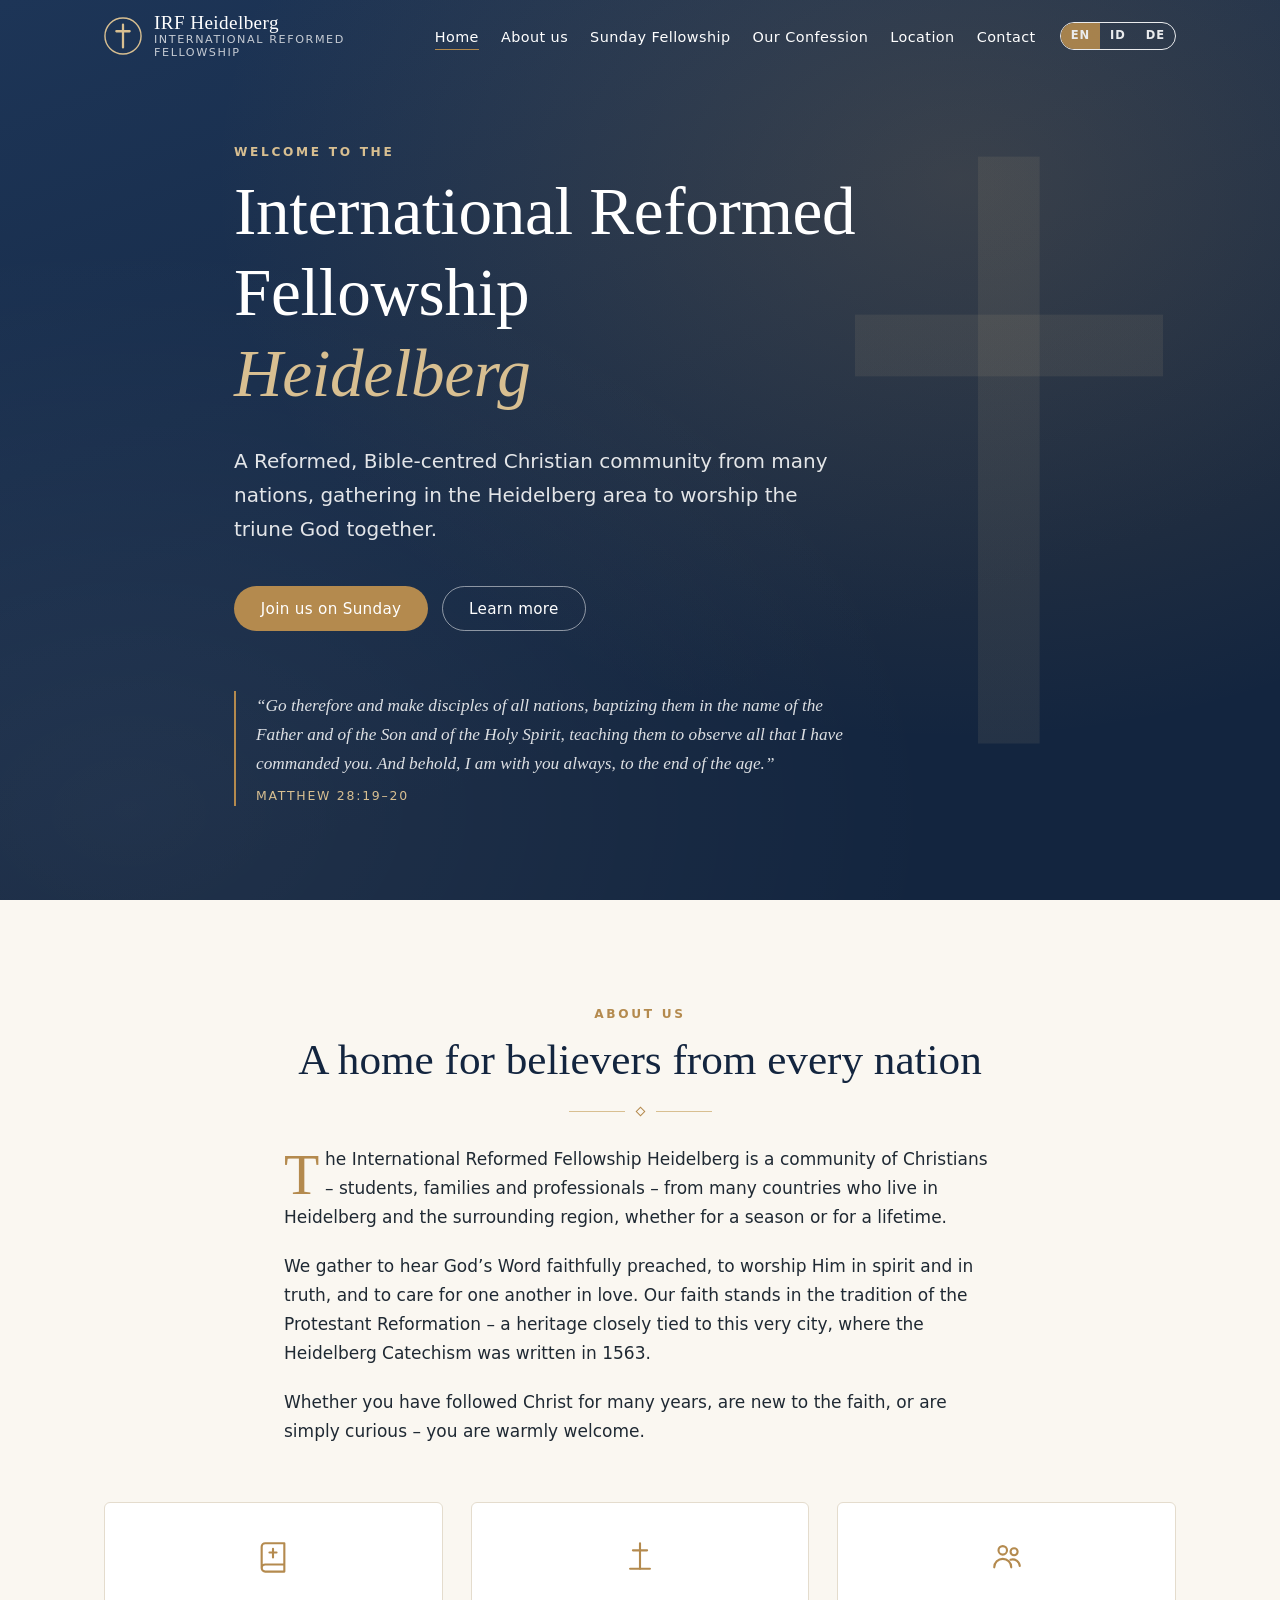
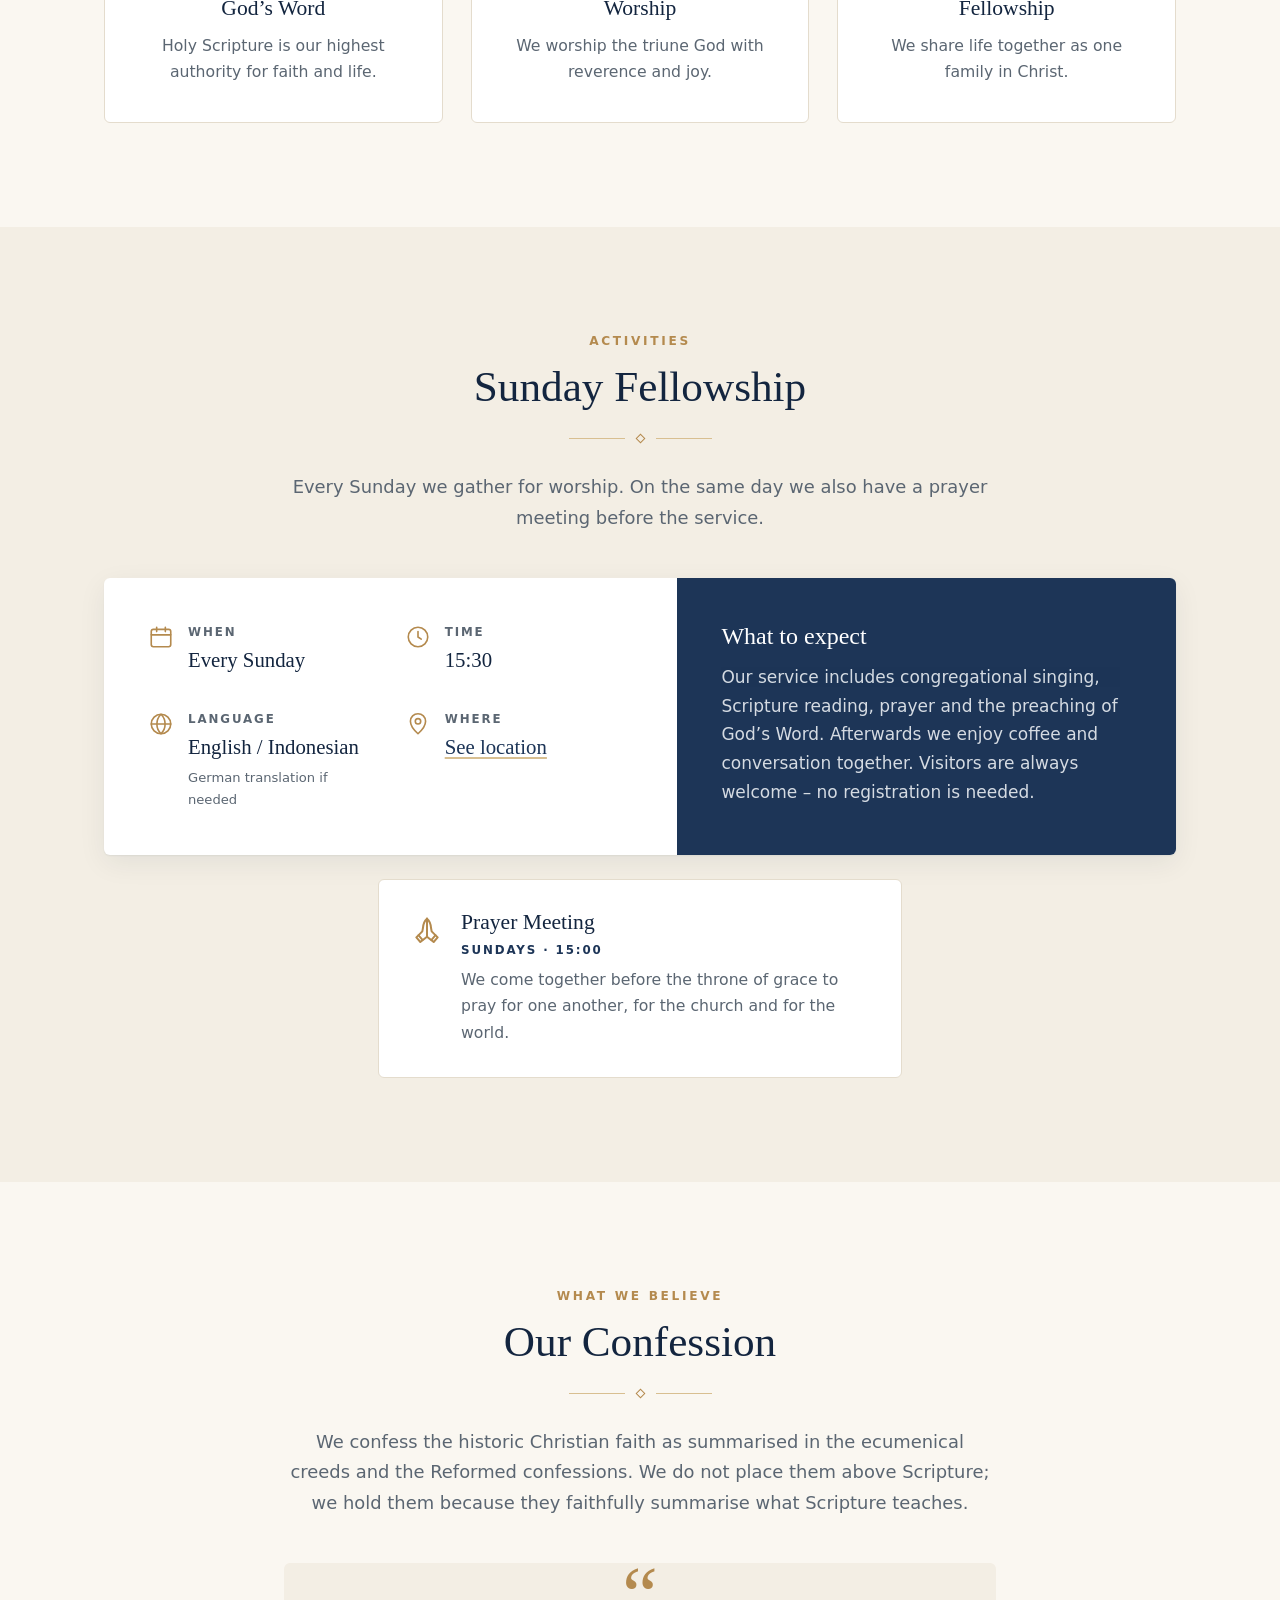
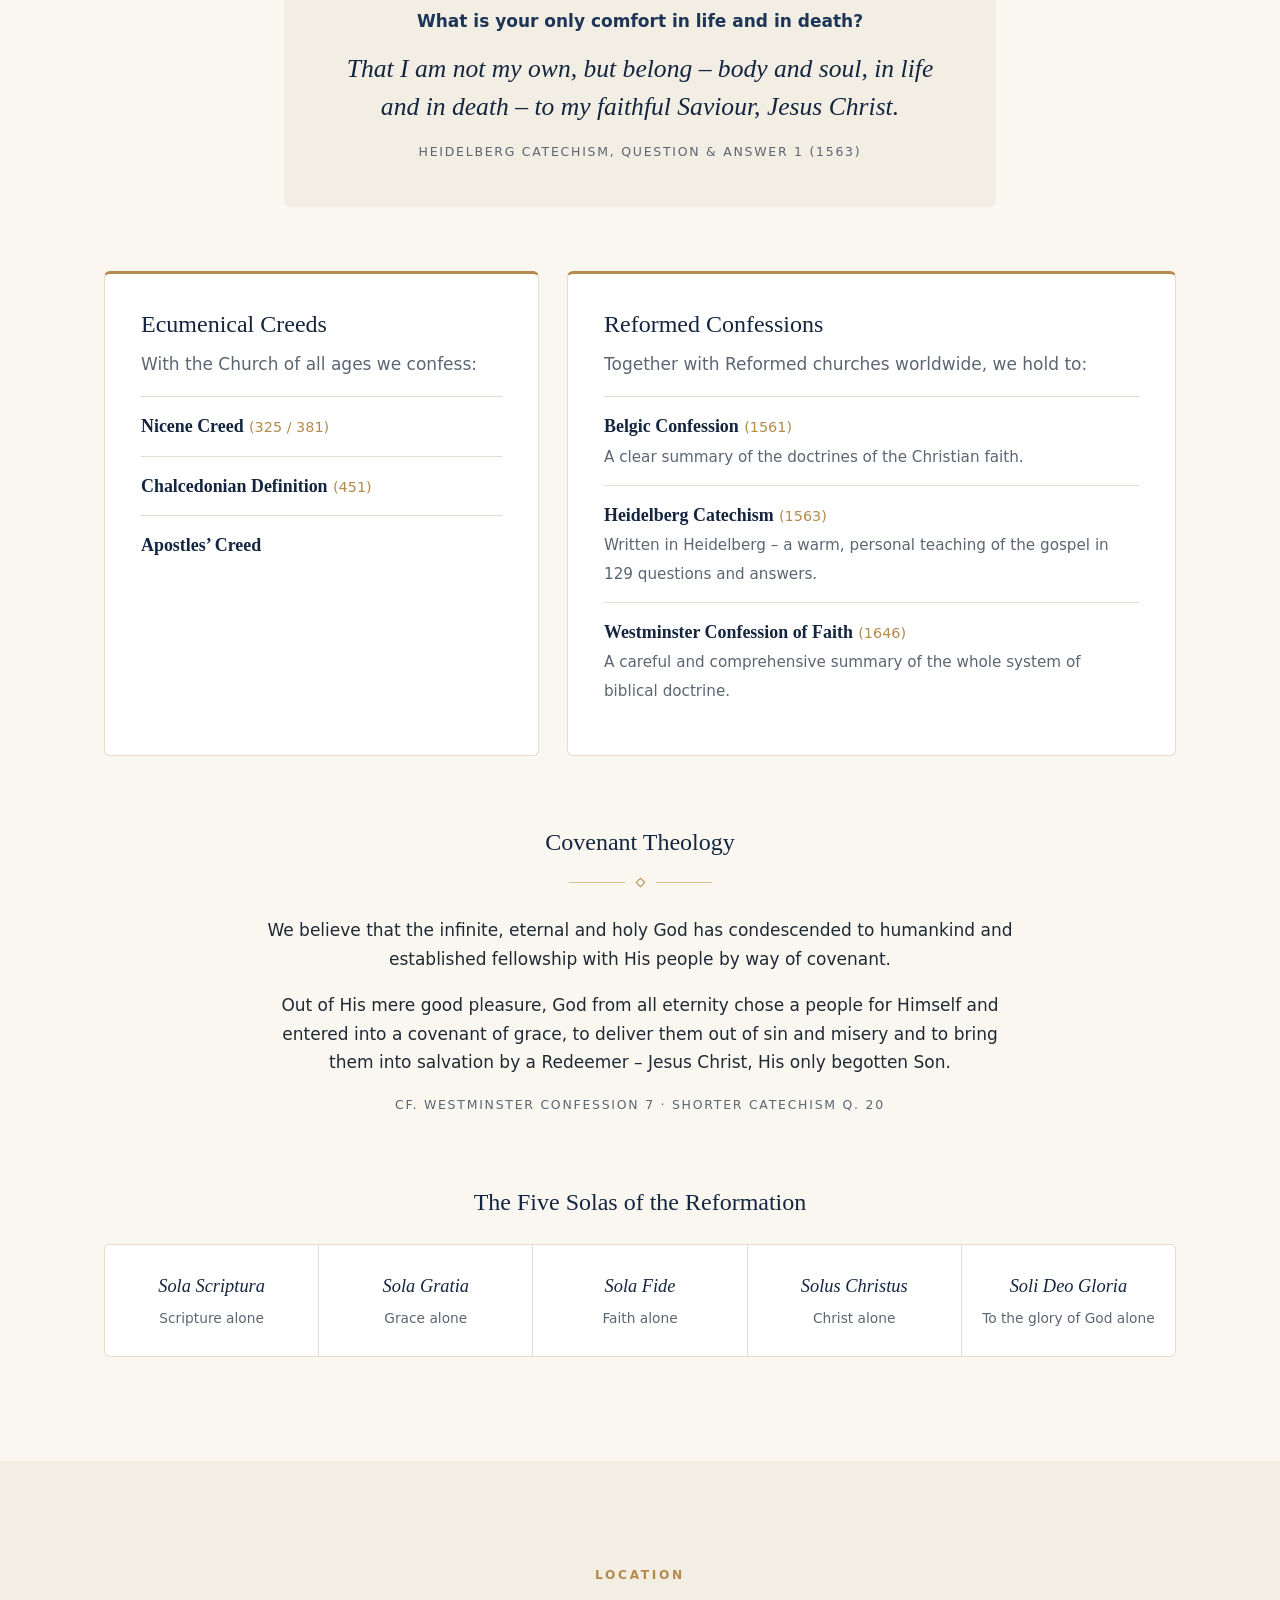
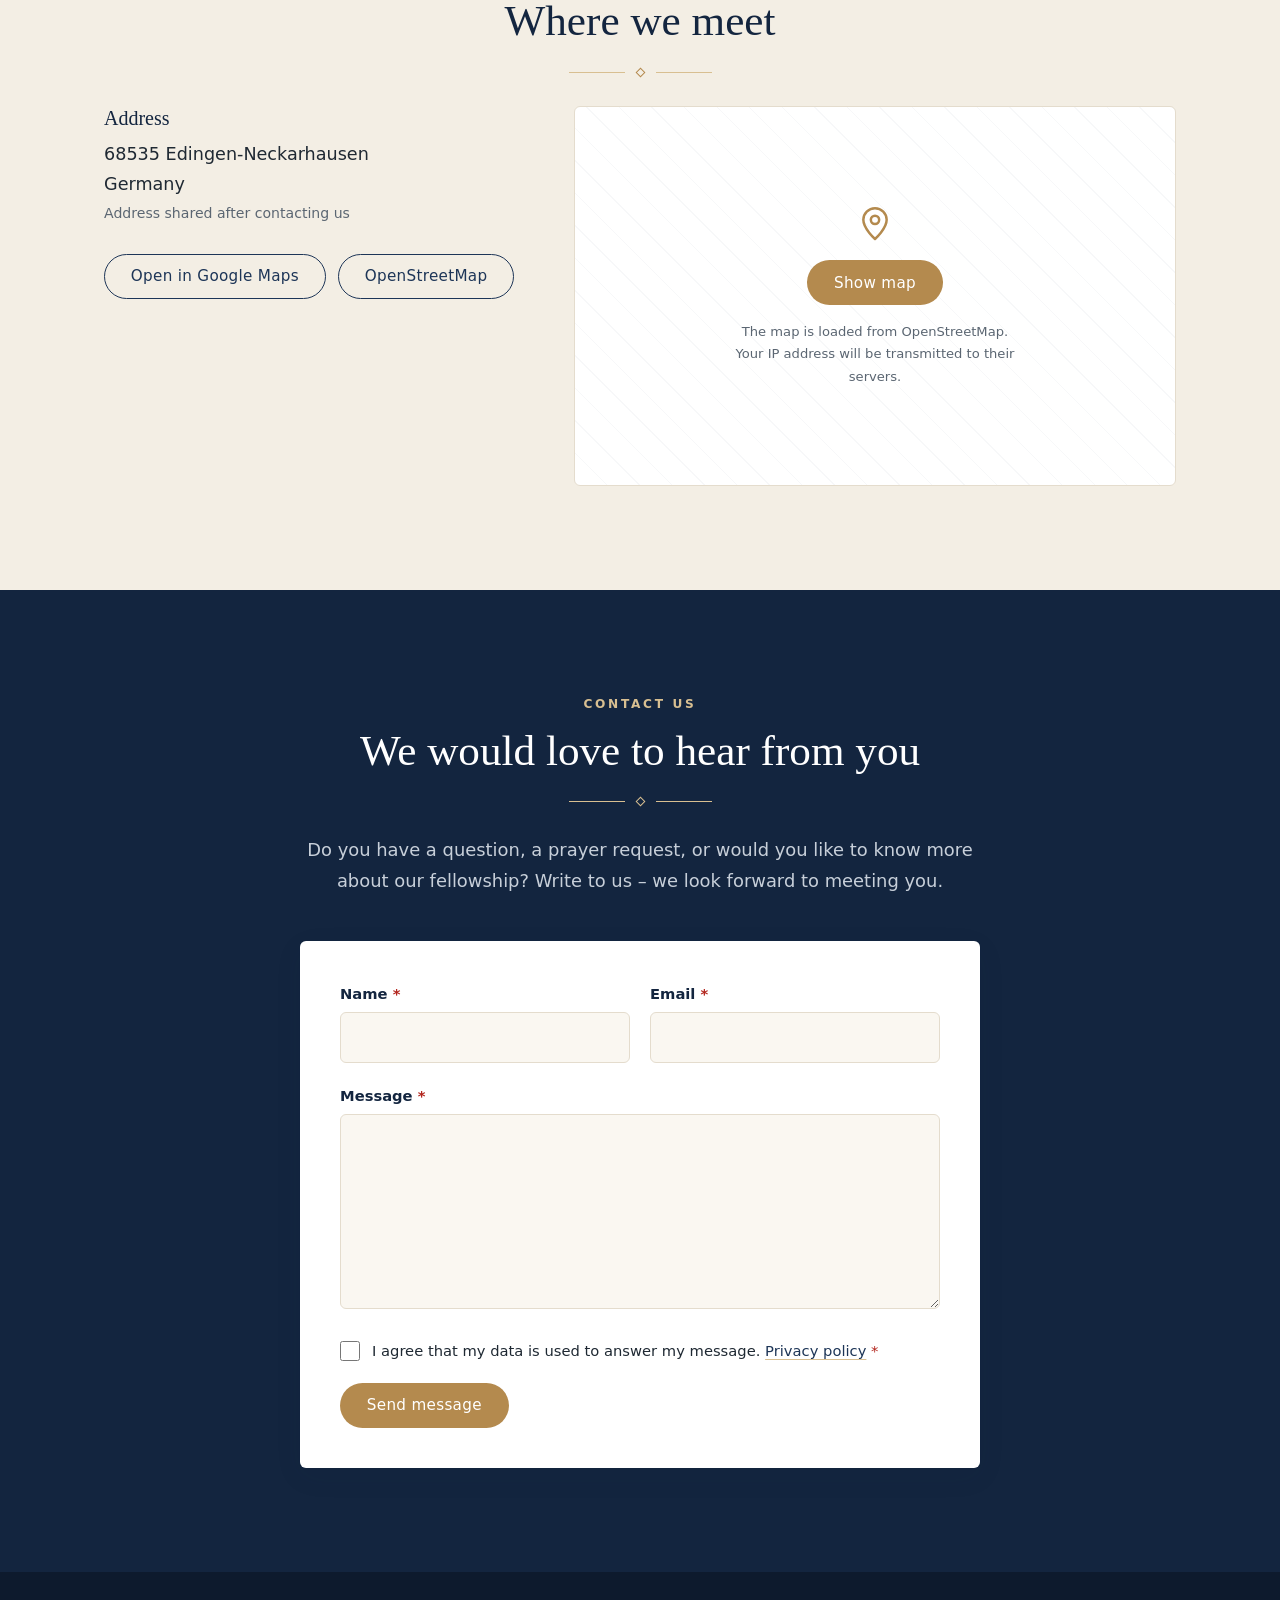
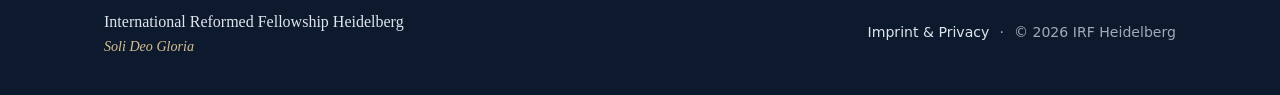
==== commit 2374b07d: "Add Impressum (IREC Berlin e.V.) to legal page, rename to Imprint & Privacy Co-Authored-By: Claude S" ====
--- a/index.html
+++ b/index.html
@@ -405,7 +405,7 @@
         <p class="footer-motto">Soli Deo Gloria</p>
       </div>
       <p class="footer-links">
-        <a href="legal.html" data-i18n="footer.legal">Privacy Policy</a>
+        <a href="legal.html" data-i18n="footer.legal">Imprint &amp; Privacy</a>
         <span aria-hidden="true">·</span>
         <span>© <span class="year">2026</span> IRF Heidelberg</span>
       </p>
@@ -426,7 +426,7 @@
     </div>
   </dialog>
 
-  <script src="js/i18n.js?v=62c9124605"></script>
+  <script src="js/i18n.js?v=53e19a0915"></script>
   <script src="js/news.js?v=6b4a2ca360"></script>
   <script src="js/main.js?v=1b52e96c21"></script>
 </body>
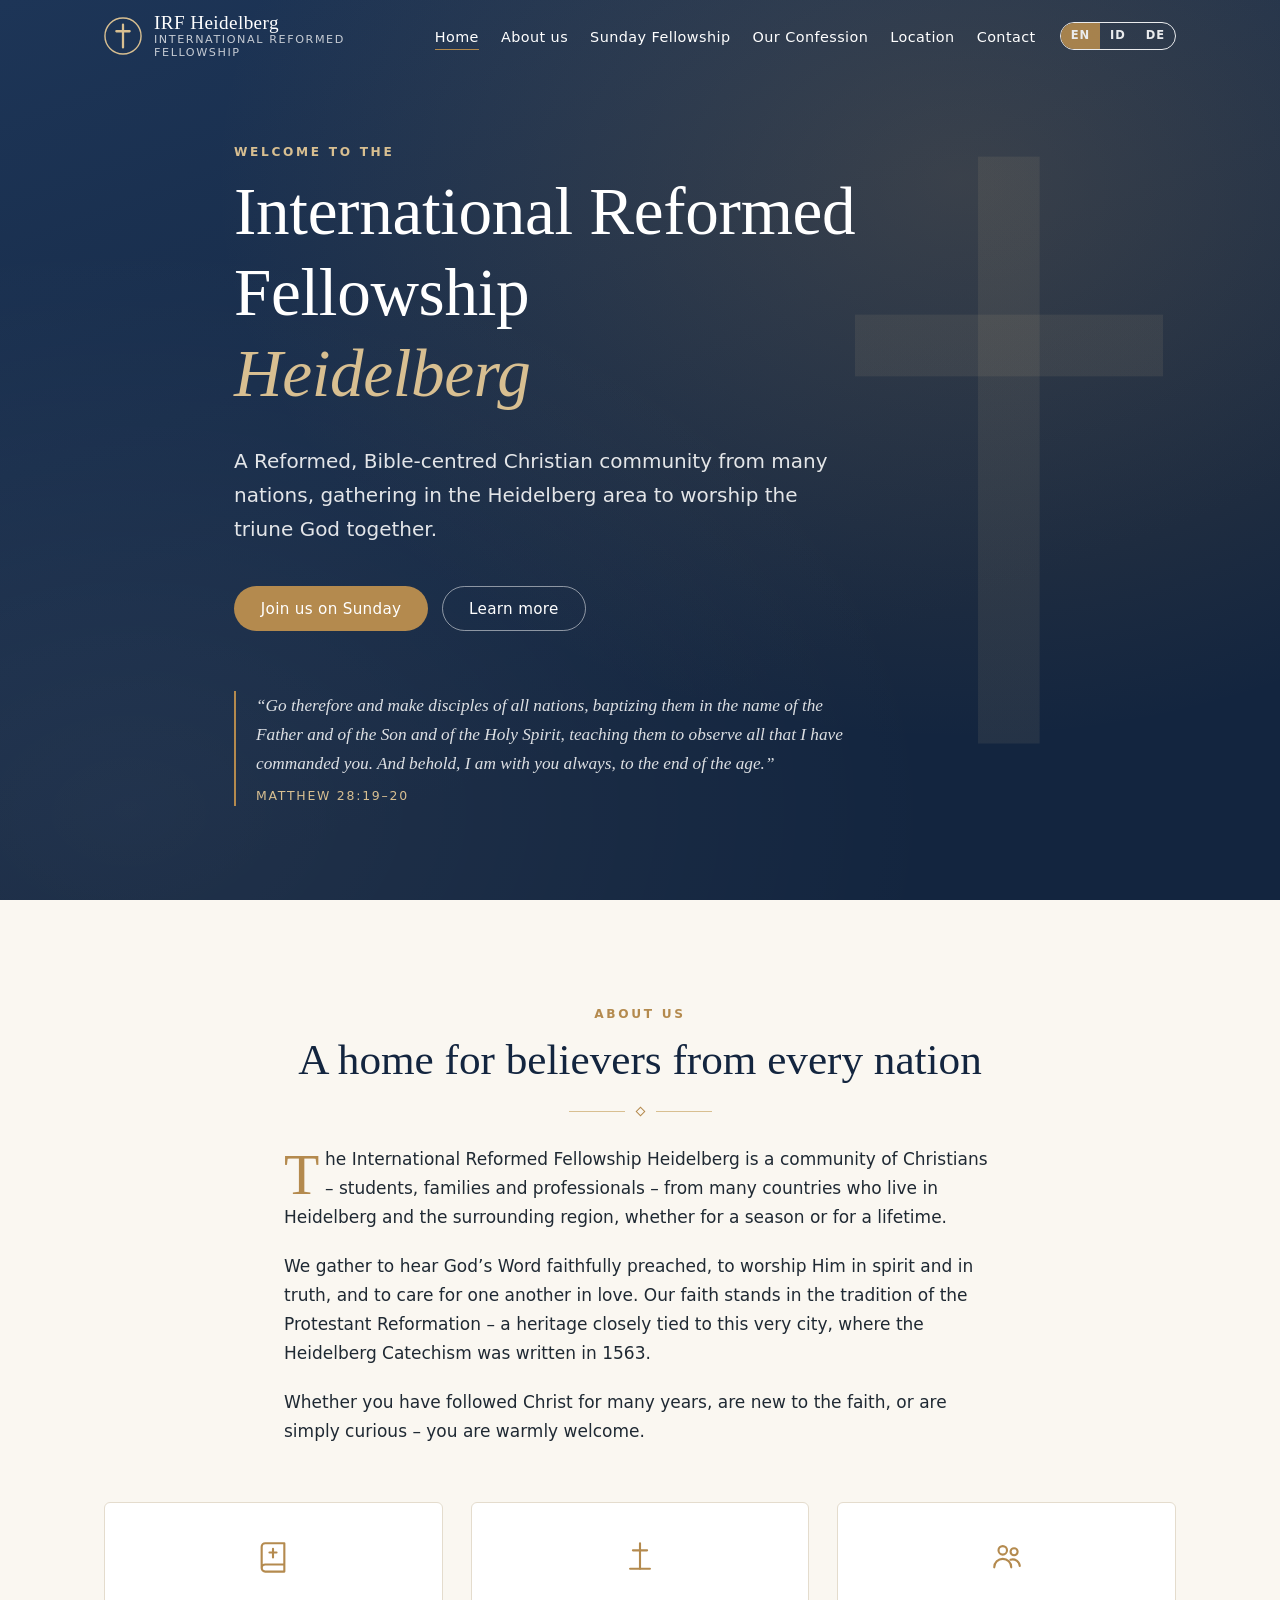
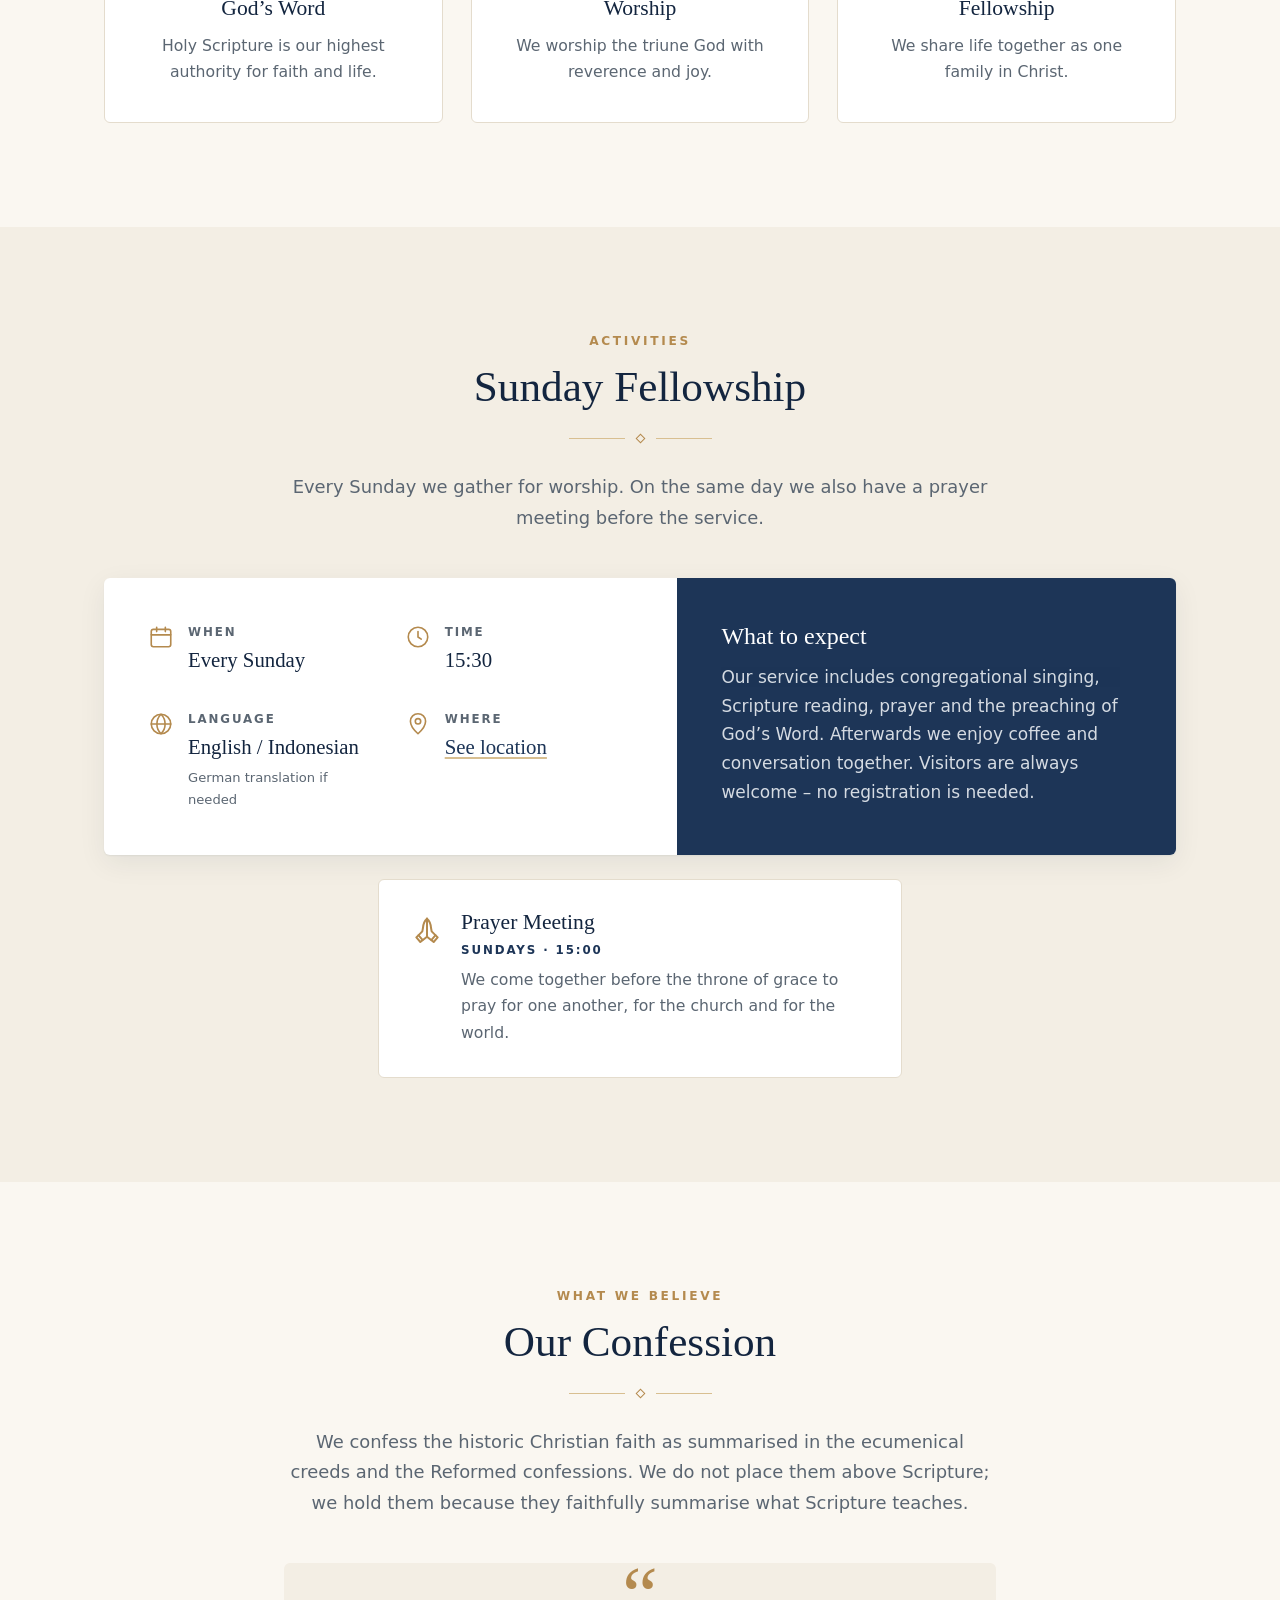
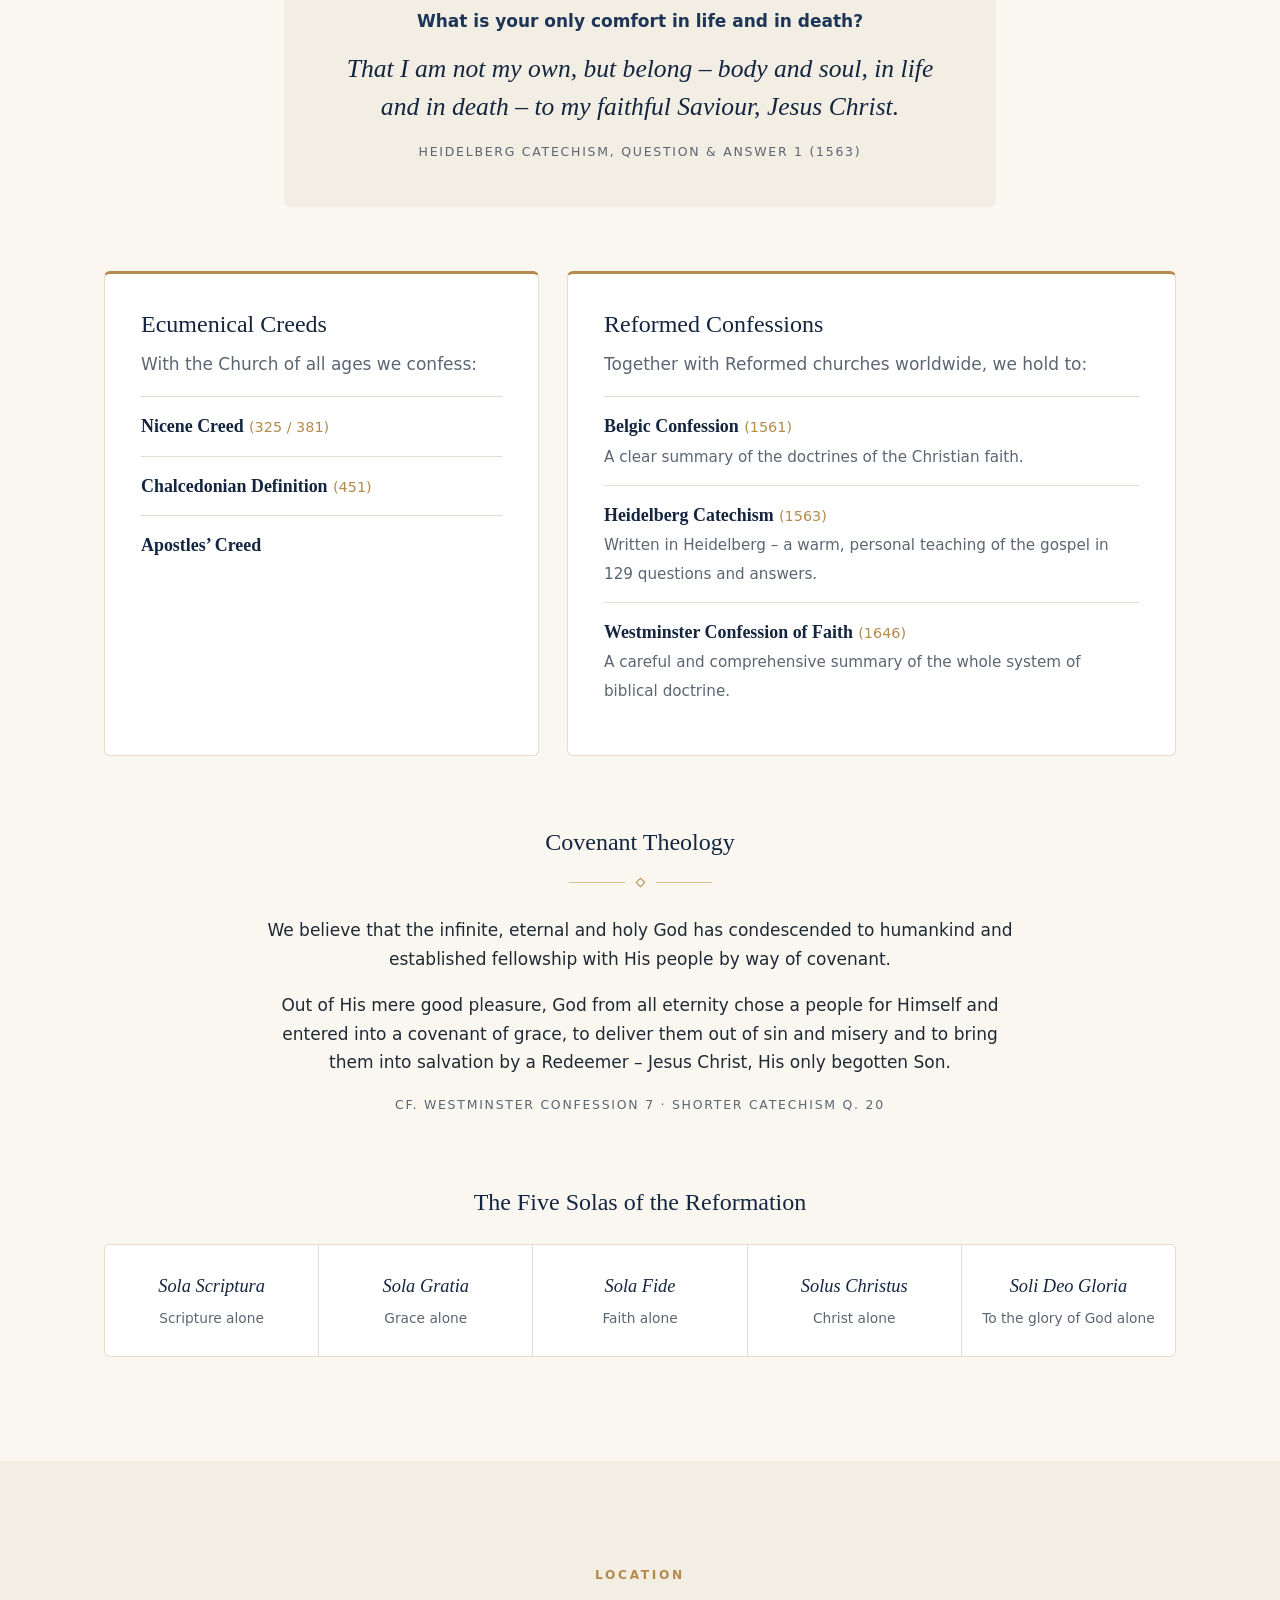
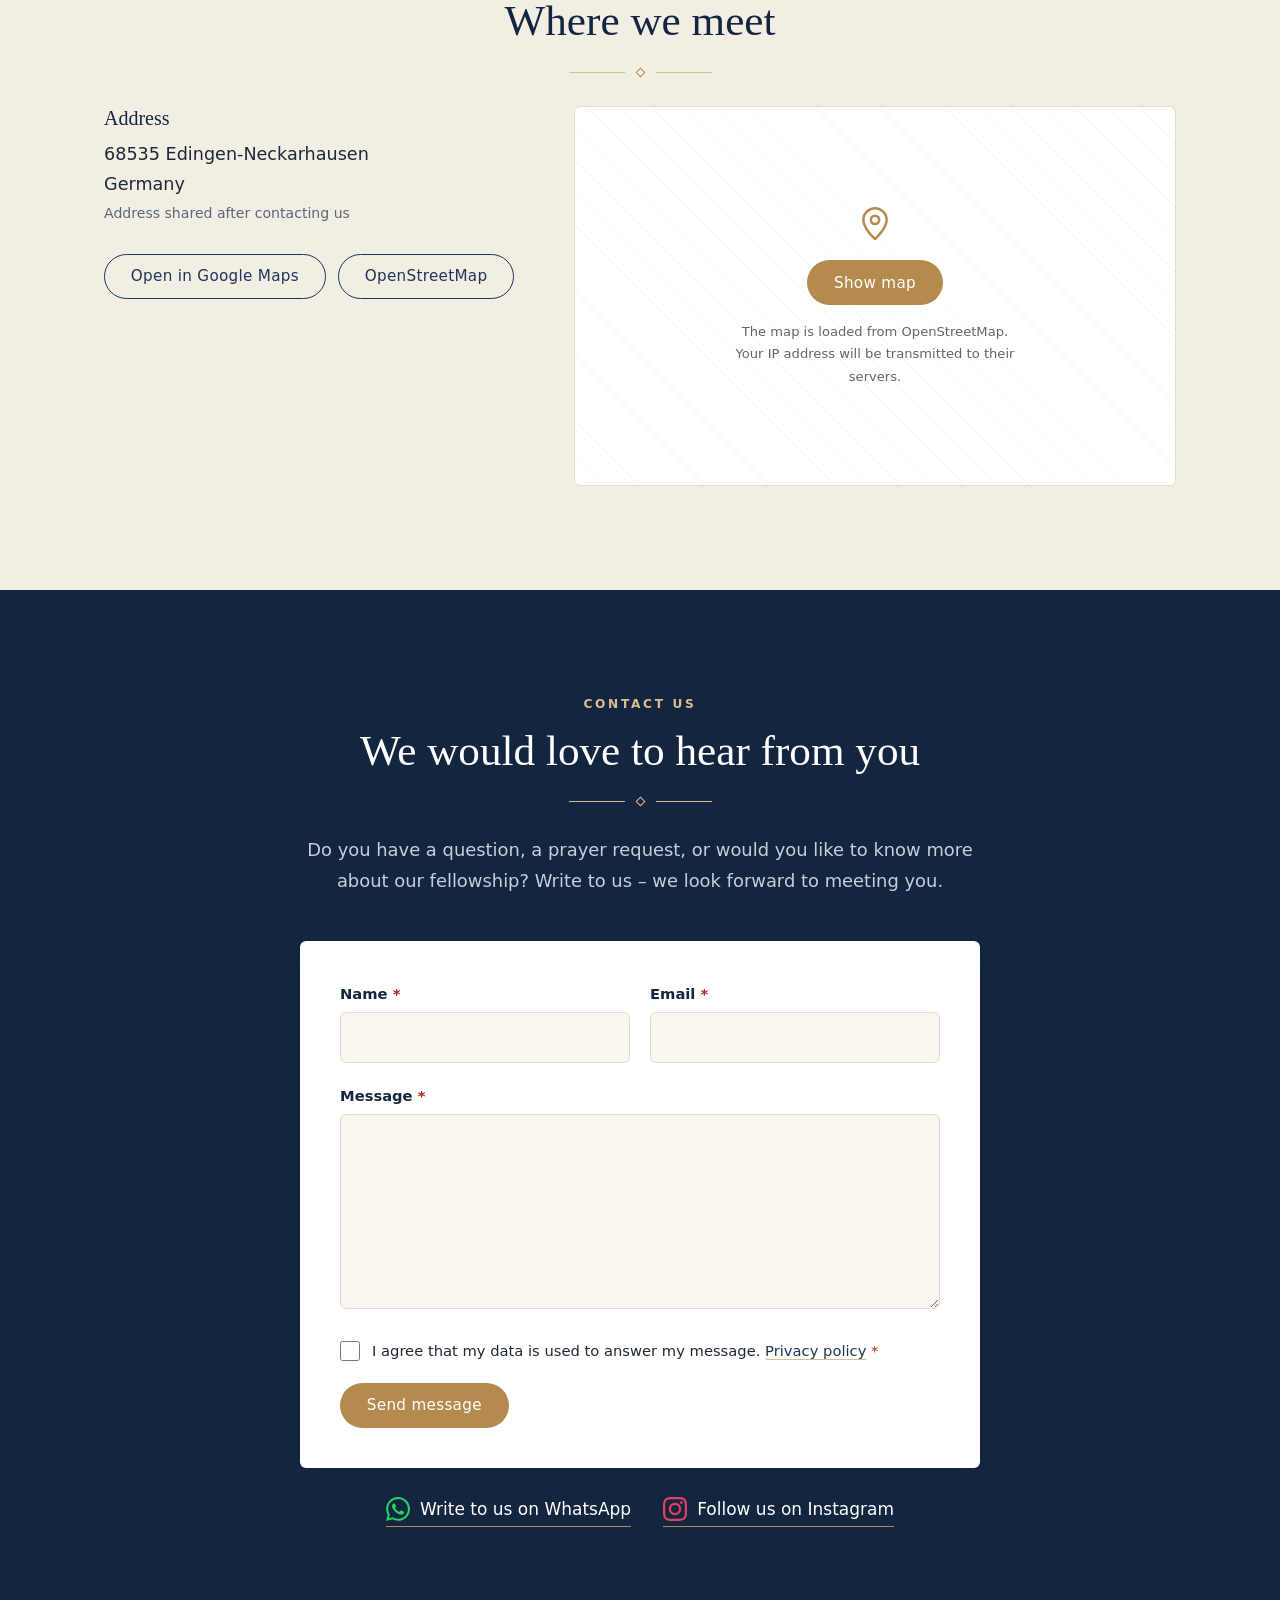
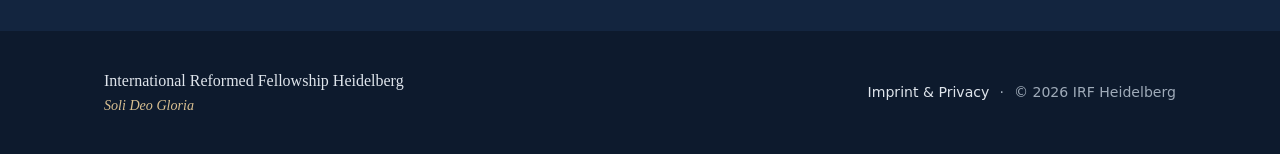
==== commit 5cb641dd: "Contact section: add Instagram (irf.heidelberg) and WhatsApp links, sameAs in JSON-LD Co-Authored-By" ====
--- a/index.html
+++ b/index.html
@@ -30,6 +30,7 @@
         "alternateName": "IRF Heidelberg",
         "url": "https://www.irf-heidelberg.org/",
         "description": "A Reformed, Bible-centred Christian community from many nations, gathering in the Heidelberg area.",
+        "sameAs": ["https://www.instagram.com/irf.heidelberg/"],
         "knowsLanguage": ["en", "id", "de"],
         "areaServed": "Heidelberg, Germany"
       },
@@ -57,7 +58,7 @@
   }
   </script>
   <link rel="icon" href="favicon.svg" type="image/svg+xml">
-  <link rel="stylesheet" href="css/styles.css?v=cd4f71657c">
+  <link rel="stylesheet" href="css/styles.css?v=14ed9726e6">
 </head>
 <body>
 
@@ -341,13 +342,6 @@
         <h2 class="section-title" data-i18n="contact.title">We would love to hear from you</h2>
         <div class="divider divider-light" aria-hidden="true"><span></span></div>
         <p class="lead" data-i18n="contact.text">Do you have a question, a prayer request, or would you like to know more about our fellowship? Write to us – we look forward to meeting you.</p>
-        <!-- TODO: WhatsApp contact (Hendry). Put the number in the wa.me link in international format
-             without "+" or spaces (e.g. 4915112345678), then remove the comment markers around this block.
-        <p class="contact-email">
-          <svg class="icon" viewBox="0 0 24 24" aria-hidden="true"><path d="M20 11.5A8.5 8.5 0 0 1 7.6 19L3 20.5l1.5-4.4A8.5 8.5 0 1 1 20 11.5z"/><path d="M9 8.5c0 3.5 3 6.5 6.5 6.5l1-1.5-2-1-1 1c-1-.5-2.5-2-3-3l1-1-1-2z"/></svg>
-          <a href="https://wa.me/49XXXXXXXXXXX" target="_blank" rel="noopener"><span data-i18n="contact.whatsapp">WhatsApp</span>: Hendry</a>
-        </p>
-        -->
         <form class="contact-form" id="contact-form" novalidate>
           <div class="form-error-summary" id="form-error-summary" role="alert" hidden></div>
 
@@ -393,6 +387,16 @@
             <p id="form-status-text"></p>
           </div>
         </form>
+        <p class="contact-social">
+          <a href="https://wa.me/4915170227297" target="_blank" rel="noopener">
+            <svg class="social-icon social-whatsapp" viewBox="0 0 24 24" aria-hidden="true" focusable="false"><path d="M17.472 14.382c-.297-.149-1.758-.867-2.03-.967-.273-.099-.471-.148-.67.15-.197.297-.767.966-.94 1.164-.173.199-.347.223-.644.075-.297-.15-1.255-.463-2.39-1.475-.883-.788-1.48-1.761-1.653-2.059-.173-.297-.018-.458.13-.606.134-.133.298-.347.446-.52.149-.174.198-.298.298-.497.099-.198.05-.371-.025-.52-.075-.149-.669-1.612-.916-2.207-.242-.579-.487-.5-.669-.51-.173-.008-.371-.01-.57-.01-.198 0-.52.074-.792.372-.272.297-1.04 1.016-1.04 2.479 0 1.462 1.065 2.875 1.213 3.074.149.198 2.096 3.2 5.077 4.487.709.306 1.262.489 1.694.625.712.227 1.36.195 1.871.118.571-.085 1.758-.719 2.006-1.413.248-.694.248-1.289.173-1.413-.074-.124-.272-.198-.57-.347m-5.421 7.403h-.004a9.87 9.87 0 01-5.031-1.378l-.361-.214-3.741.982.998-3.648-.235-.374a9.86 9.86 0 01-1.51-5.26c.001-5.45 4.436-9.884 9.888-9.884 2.64 0 5.122 1.03 6.988 2.898a9.825 9.825 0 012.893 6.994c-.003 5.45-4.437 9.884-9.885 9.884m8.413-18.297A11.815 11.815 0 0012.05 0C5.495 0 .16 5.335.157 11.892c0 2.096.547 4.142 1.588 5.945L.057 24l6.305-1.654a11.882 11.882 0 005.683 1.448h.005c6.554 0 11.89-5.335 11.893-11.893a11.821 11.821 0 00-3.48-8.413Z"/></svg>
+            <span data-i18n="contact.whatsappLink">Write to us on WhatsApp</span>
+          </a>
+          <a href="https://www.instagram.com/irf.heidelberg/" target="_blank" rel="noopener">
+            <svg class="social-icon" viewBox="0 0 24 24" aria-hidden="true" focusable="false"><path d="M7.0301.084c-1.2768.0602-2.1487.264-2.911.5634-.7888.3075-1.4575.72-2.1228 1.3877-.6652.6677-1.075 1.3368-1.3802 2.127-.2954.7638-.4956 1.6365-.552 2.914-.0564 1.2775-.0689 1.6882-.0626 4.947.0062 3.2586.0206 3.6671.0825 4.9473.061 1.2765.264 2.1482.5635 2.9107.308.7889.72 1.4573 1.388 2.1228.6679.6655 1.3365 1.0743 2.1285 1.38.7632.295 1.6361.4961 2.9134.552 1.2773.056 1.6884.069 4.9462.0627 3.2578-.0062 3.668-.0207 4.9478-.0814 1.28-.0607 2.147-.2652 2.9098-.5633.7889-.3086 1.4578-.72 2.1228-1.3881.665-.6682 1.0745-1.3378 1.3795-2.1284.2957-.7632.4966-1.636.552-2.9124.056-1.2809.0692-1.6898.063-4.948-.0063-3.2583-.021-3.6668-.0817-4.9465-.0607-1.2797-.264-2.1487-.5633-2.9117-.3084-.7889-.72-1.4568-1.3876-2.1228C21.2982 1.33 20.628.9208 19.8378.6165 19.074.321 18.2017.1197 16.9244.0645 15.6471.0093 15.236-.005 11.977.0014 8.718.0076 8.31.0215 7.0301.0839m.1402 21.6932c-1.17-.0509-1.8053-.2453-2.2287-.408-.5606-.216-.96-.4771-1.3819-.895-.422-.4178-.6811-.8186-.9-1.378-.1644-.4234-.3624-1.058-.4171-2.228-.0595-1.2645-.072-1.6442-.079-4.848-.007-3.2037.0053-3.583.0607-4.848.05-1.169.2456-1.805.408-2.2282.216-.5613.4762-.96.895-1.3816.4188-.4217.8184-.6814 1.3783-.9003.423-.1651 1.0575-.3614 2.227-.4171 1.2655-.06 1.6447-.072 4.848-.079 3.2033-.007 3.5835.005 4.8495.0608 1.169.0508 1.8053.2445 2.228.408.5608.216.96.4754 1.3816.895.4217.4194.6816.8176.9005 1.3787.1653.4217.3617 1.056.4169 2.2263.0602 1.2655.0739 1.645.0796 4.848.0058 3.203-.0055 3.5834-.061 4.848-.051 1.17-.245 1.8055-.408 2.2294-.216.5604-.4763.96-.8954 1.3814-.419.4215-.8181.6811-1.3783.9-.4224.1649-1.0577.3617-2.2262.4174-1.2656.0595-1.6448.072-4.8493.079-3.2045.007-3.5825-.006-4.848-.0608M16.953 5.5864A1.44 1.44 0 1 0 18.39 4.144a1.44 1.44 0 0 0-1.437 1.4424M5.8385 12.012c.0067 3.4032 2.7706 6.1557 6.173 6.1493 3.4026-.0065 6.157-2.7701 6.1506-6.1733-.0065-3.4032-2.771-6.1565-6.174-6.1498-3.403.0067-6.156 2.771-6.1496 6.1738M8 12.0077a4 4 0 1 1 4.008 3.9921A3.9996 3.9996 0 0 1 8 12.0077"/></svg>
+            <span data-i18n="contact.instagram">Follow us on Instagram</span>
+          </a>
+        </p>
       </div>
     </section>
 
@@ -426,7 +430,7 @@
     </div>
   </dialog>
 
-  <script src="js/i18n.js?v=53e19a0915"></script>
+  <script src="js/i18n.js?v=8030a5f640"></script>
   <script src="js/news.js?v=6b4a2ca360"></script>
   <script src="js/main.js?v=1b52e96c21"></script>
 </body>
--- a/css/styles.css
+++ b/css/styles.css
@@ -375,6 +375,12 @@
 .contact-email .icon { color: var(--gold-soft); }
 .contact-email a { color: #fff; text-decoration: none; border-bottom: 1px solid var(--gold); }
 .contact-email a:hover { color: var(--gold-soft); }
+
+.contact-social { display: flex; flex-wrap: wrap; justify-content: center; gap: 14px 32px; margin: 1.6em 0 0; }
+.contact-social a { display: inline-flex; align-items: center; gap: 10px; color: #fff; text-decoration: none; border-bottom: 1px solid var(--gold); padding-bottom: 2px; }
+.contact-social a:hover { color: var(--gold-soft); }
+.contact-social .social-icon { width: 1.5rem; height: 1.5rem; fill: #e4405f; flex-shrink: 0; }
+.contact-social .social-whatsapp { fill: #25d366; }
 
 /* ---------- Contact form ---------- */
 .contact-form {
